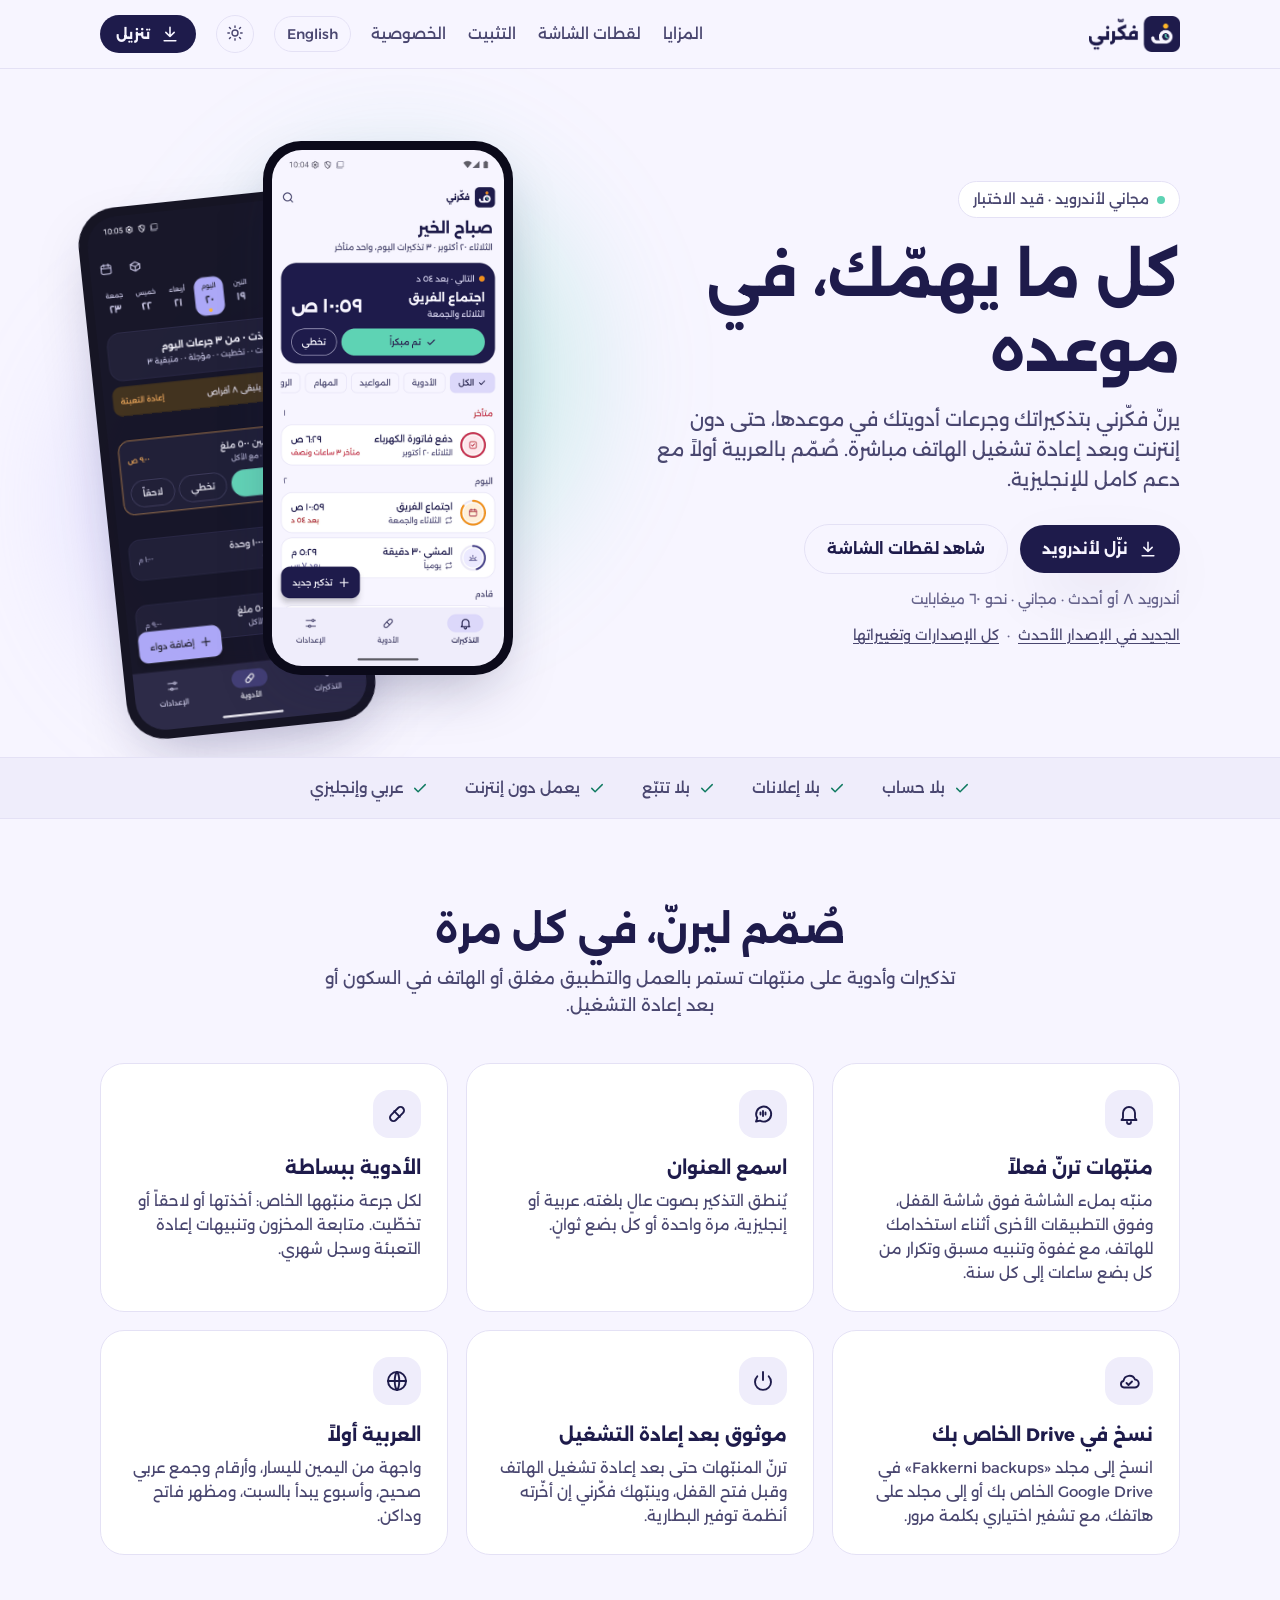
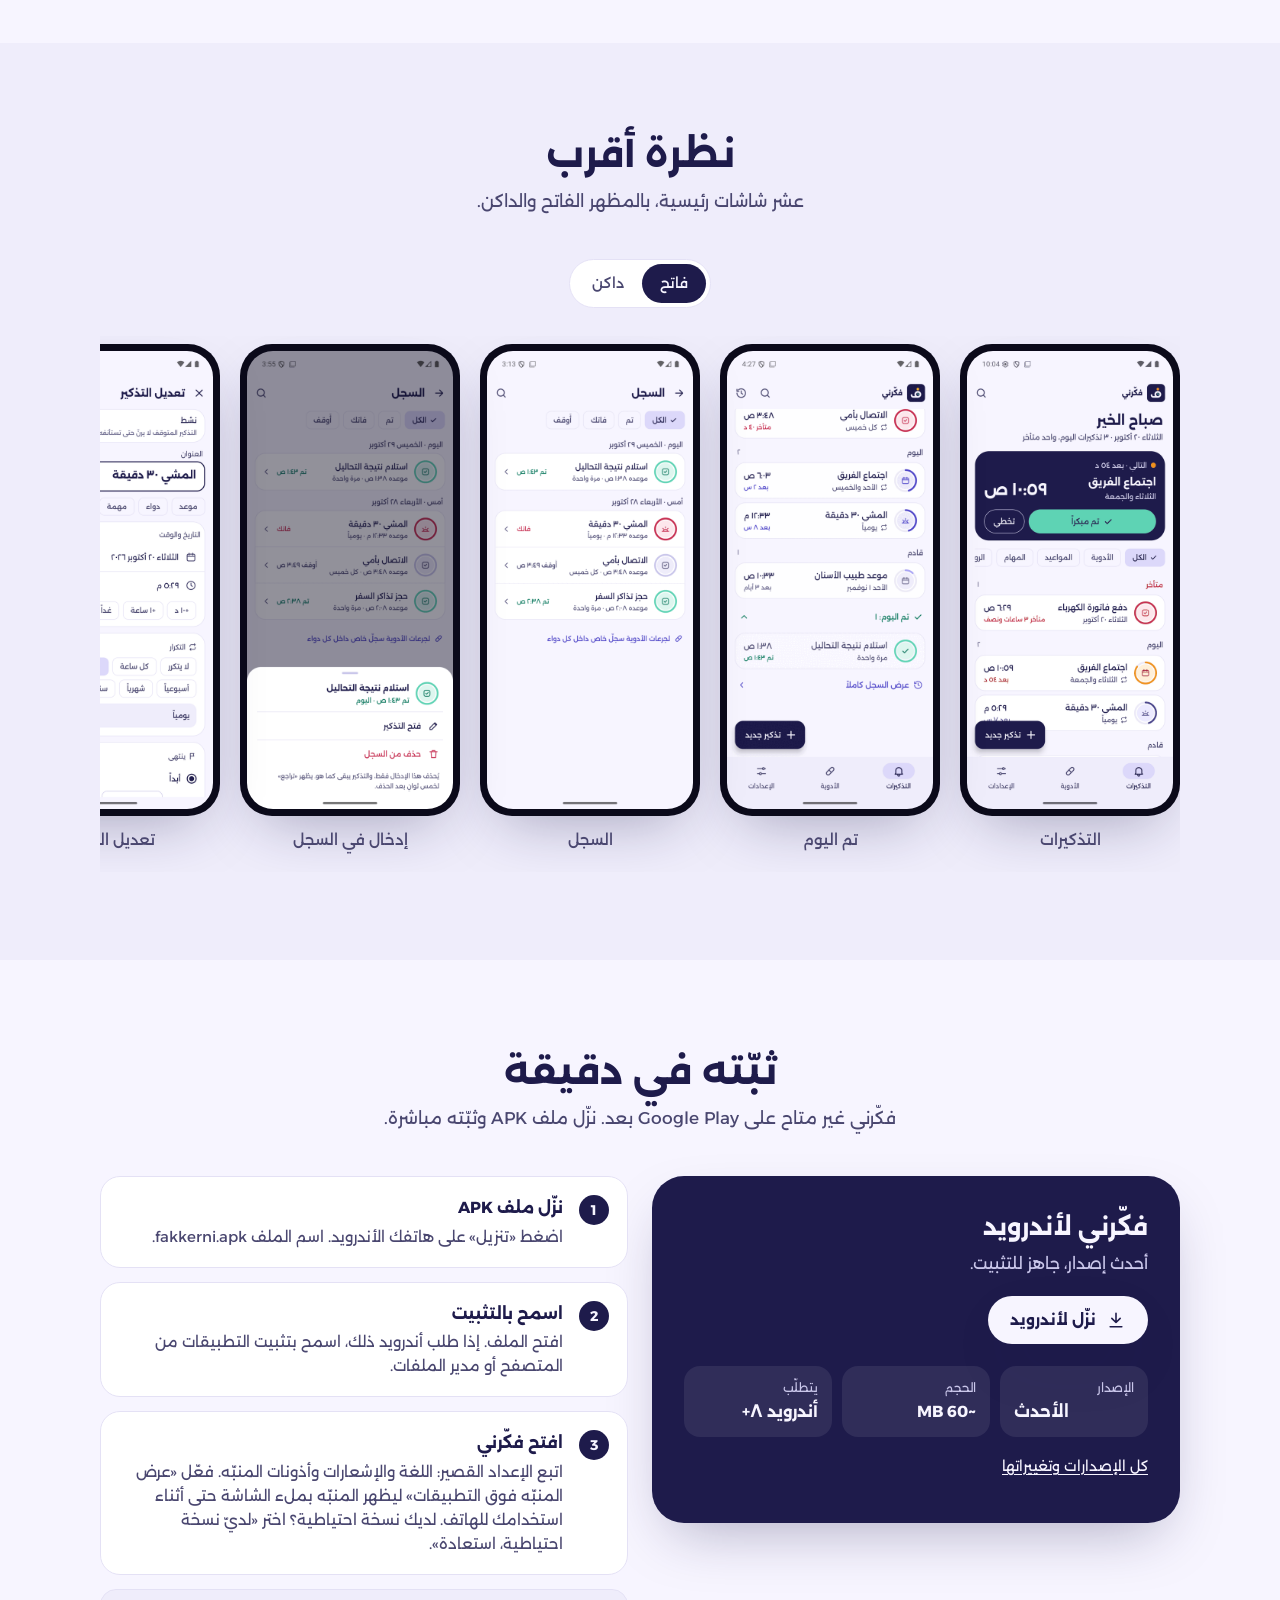
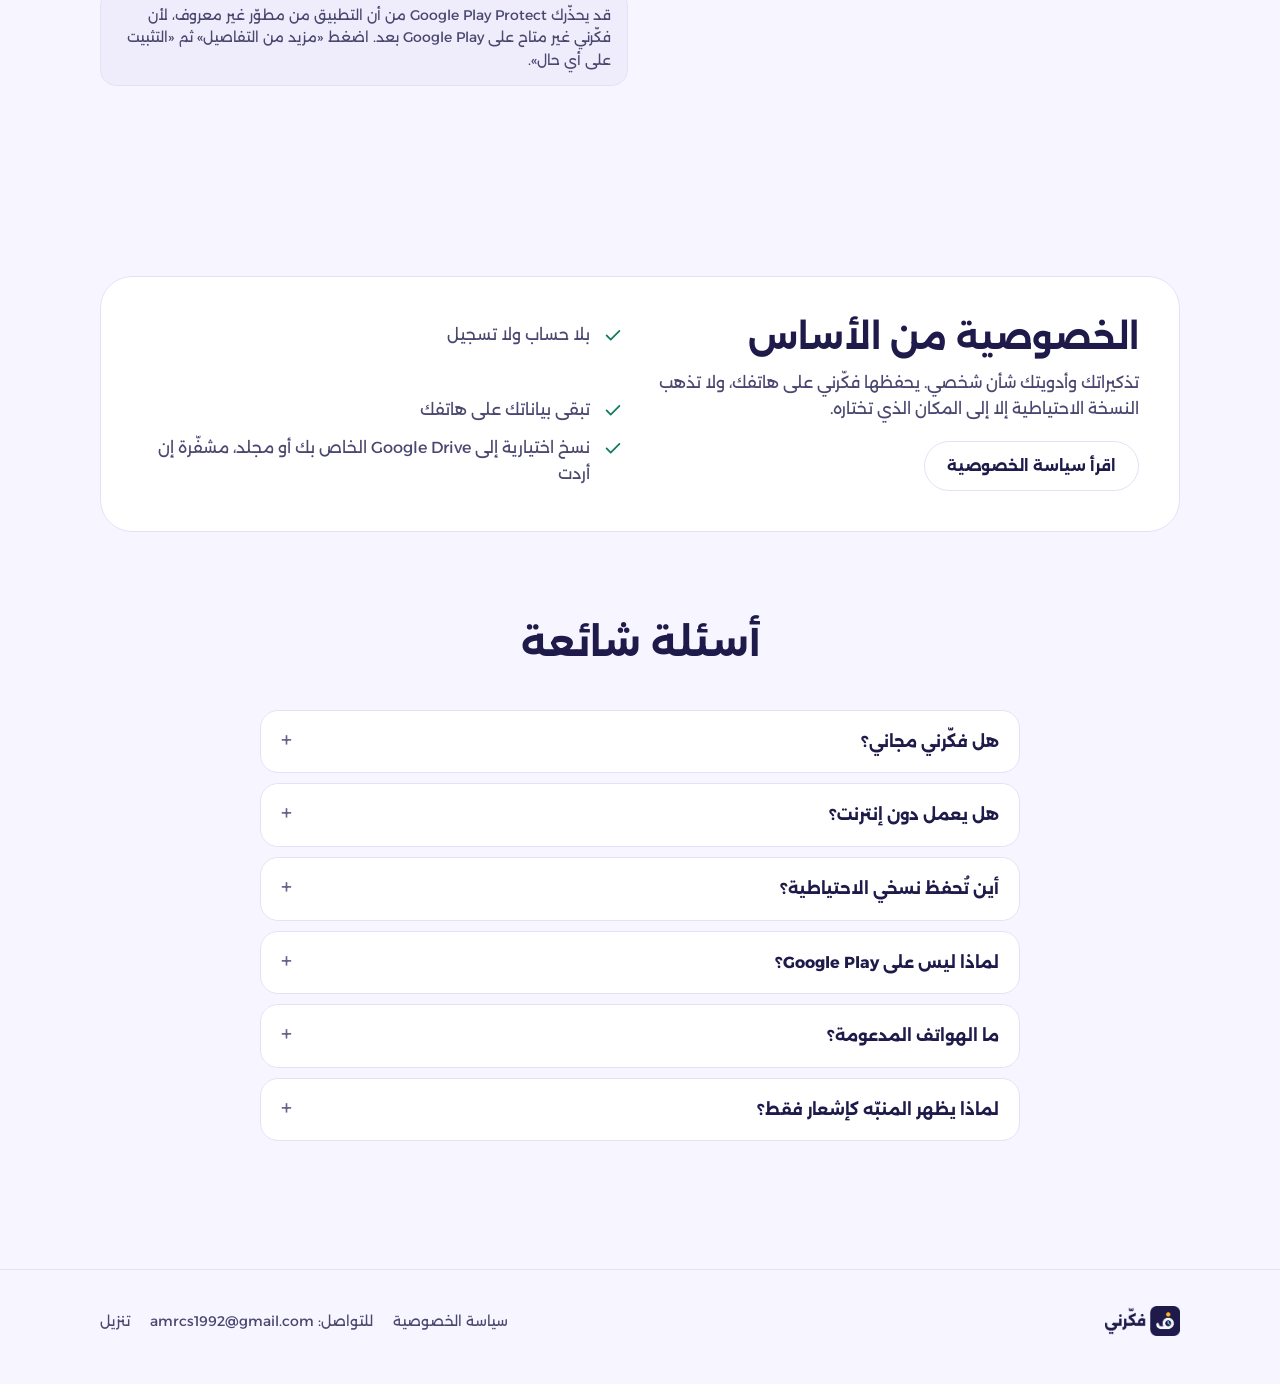
==== ar/index.html @ 9b5776da "feat: gallery adds History entry and Clear history Screenshots from Fakkerni 0.11.0, Arabic and Engl" ====
<!doctype html>
<html lang="ar" dir="rtl">
<head>
  <meta charset="utf-8">
  <meta name="viewport" content="width=device-width, initial-scale=1">
  <meta name="google-site-verification" content="37A9ifyA773BNoFikE5AMEz3uKGSye-tLVznHpkyCa8">
  <title>فكّرني · منبّهات وتذكيرات وأدوية لأندرويد</title>
  <meta name="description" content="فكّرني تطبيق مجاني للمنبّهات والتذكيرات والأدوية بالعربية والإنجليزية لأندرويد. بلا حساب ولا إعلانات ولا تتبّع.">
  <meta property="og:title" content="فكّرني · منبّهات وتذكيرات وأدوية لأندرويد">
  <meta property="og:description" content="فكّرني تطبيق مجاني للمنبّهات والتذكيرات والأدوية بالعربية والإنجليزية لأندرويد. بلا حساب ولا إعلانات ولا تتبّع.">
  <meta property="og:image" content="https://amrcs92.github.io/fakkerni-site/assets/icon.png">
  <link rel="icon" href="../assets/icon.png">
  <link rel="preconnect" href="https://fonts.googleapis.com">
  <link rel="preconnect" href="https://fonts.gstatic.com" crossorigin>
  <link href="https://fonts.googleapis.com/css2?family=Alexandria:wght@400;500;700&display=swap" rel="stylesheet">
  <link rel="stylesheet" href="../style.css">
  <script>try { const t = localStorage.getItem('theme'); if (t === 'light' || t === 'dark') document.documentElement.dataset.theme = t; } catch (e) {}
    // Scroll reveals hide content until it is in view, so only when motion is welcome and the browser can tell.
    if ('IntersectionObserver' in window && !matchMedia('(prefers-reduced-motion: reduce)').matches) document.documentElement.classList.add('motion');</script>
</head>
<body>
  <header class="topbar">
    <div class="container">
      <a class="brand" href="./"><img class="logo-light" src="../assets/logo-ar-light.png" alt="فكّرني · Fakkerni"><img class="logo-dark" src="../assets/logo-ar-dark.png" alt="فكّرني · Fakkerni"></a>
      <nav class="links" aria-label="Sections"><a href="#features">المزايا</a><a href="#screenshots">لقطات الشاشة</a><a href="#install">التثبيت</a><a href="#privacy">الخصوصية</a></nav>
      <a class="lang-switch" href="../" hreflang="en">English</a>
      <button type="button" class="theme-toggle" aria-label="التبديل بين الفاتح والداكن" title="التبديل بين الفاتح والداكن"><span class="sun"><svg viewBox="0 0 24 24" fill="none" stroke="currentColor" stroke-width="1.9" stroke-linecap="round" stroke-linejoin="round" aria-hidden="true"><circle cx="12" cy="12" r="4"/><path d="M12 2.5v2M12 19.5v2M4.6 4.6 6 6M18 18l1.4 1.4M2.5 12h2M19.5 12h2M4.6 19.4 6 18M18 6l1.4-1.4"/></svg></span><span class="moon"><svg viewBox="0 0 24 24" fill="none" stroke="currentColor" stroke-width="1.9" stroke-linecap="round" stroke-linejoin="round" aria-hidden="true"><path d="M20 14.5A8 8 0 1 1 9.5 4a6.5 6.5 0 0 0 10.5 10.5z"/></svg></span></button>
      <a class="btn btn-primary btn-sm" href="https://github.com/amrcs92/fakkerni-site/releases/latest/download/fakkerni.apk"><svg viewBox="0 0 24 24" fill="none" stroke="currentColor" stroke-width="1.9" stroke-linecap="round" stroke-linejoin="round" aria-hidden="true"><path d="M12 4v11M7 10l5 5 5-5M5 20h14"/></svg>تنزيل</a>
    </div>
  </header>

  <main>
    <section class="hero">
      <div class="container">
        <div>
          <span class="eyebrow"><span class="dot"></span>مجاني لأندرويد · قيد الاختبار</span>
          <h1>كل ما يهمّك، في موعده</h1>
          <p class="lead">يرنّ فكّرني بتذكيراتك وجرعات أدويتك في موعدها، حتى دون إنترنت وبعد إعادة تشغيل الهاتف مباشرة. صُمّم بالعربية أولاً مع دعم كامل للإنجليزية.</p>
          <div class="cta">
            <a class="btn btn-primary" href="https://github.com/amrcs92/fakkerni-site/releases/latest/download/fakkerni.apk"><svg viewBox="0 0 24 24" fill="none" stroke="currentColor" stroke-width="1.9" stroke-linecap="round" stroke-linejoin="round" aria-hidden="true"><path d="M12 4v11M7 10l5 5 5-5M5 20h14"/></svg>نزّل لأندرويد</a>
            <a class="btn btn-ghost" href="#screenshots">شاهد لقطات الشاشة</a>
          </div>
          <p class="meta">أندرويد ٨ أو أحدث · مجاني · نحو ٦٠ ميغابايت</p>
          <p class="release-line"><a href="#whats-new">الجديد في الإصدار <span class="rel-v" dir="ltr">الأحدث</span></a><span aria-hidden="true">·</span><a href="https://github.com/amrcs92/fakkerni-site/releases">كل الإصدارات وتغييراتها</a></p>
        </div>
        <div class="phones" aria-hidden="true">
          <div class="phone back"><img src="../assets/shots/ar-dark-medication.png" alt=""></div>
          <div class="phone front"><img src="../assets/shots/ar-light-home.png" alt=""></div>
        </div>
      </div>
    </section>

    <div class="trust"><div class="container"><ul><li><svg viewBox="0 0 24 24" fill="none" stroke="currentColor" stroke-width="1.9" stroke-linecap="round" stroke-linejoin="round" aria-hidden="true"><path d="m5 12.5 4.5 4.5L19 7.5"/></svg>بلا حساب</li><li><svg viewBox="0 0 24 24" fill="none" stroke="currentColor" stroke-width="1.9" stroke-linecap="round" stroke-linejoin="round" aria-hidden="true"><path d="m5 12.5 4.5 4.5L19 7.5"/></svg>بلا إعلانات</li><li><svg viewBox="0 0 24 24" fill="none" stroke="currentColor" stroke-width="1.9" stroke-linecap="round" stroke-linejoin="round" aria-hidden="true"><path d="m5 12.5 4.5 4.5L19 7.5"/></svg>بلا تتبّع</li><li><svg viewBox="0 0 24 24" fill="none" stroke="currentColor" stroke-width="1.9" stroke-linecap="round" stroke-linejoin="round" aria-hidden="true"><path d="m5 12.5 4.5 4.5L19 7.5"/></svg>يعمل دون إنترنت</li><li><svg viewBox="0 0 24 24" fill="none" stroke="currentColor" stroke-width="1.9" stroke-linecap="round" stroke-linejoin="round" aria-hidden="true"><path d="m5 12.5 4.5 4.5L19 7.5"/></svg>عربي وإنجليزي</li></ul></div></div>

    <section class="block" id="features">
      <div class="container">
        <div class="section-head" data-reveal><h2>صُمّم ليرنّ، في كل مرة</h2><p>تذكيرات وأدوية على منبّهات تستمر بالعمل والتطبيق مغلق أو الهاتف في السكون أو بعد إعادة التشغيل.</p></div>
        <div class="features"><div class="feature" data-reveal><div class="icon"><svg viewBox="0 0 24 24" fill="none" stroke="currentColor" stroke-width="1.9" stroke-linecap="round" stroke-linejoin="round" aria-hidden="true"><path d="M6 16V11a6 6 0 0 1 12 0v5l1.5 2h-15z"/><path d="M10 20a2 2 0 0 0 4 0"/></svg></div><h3>منبّهات ترنّ فعلاً</h3><p>منبّه بملء الشاشة فوق شاشة القفل، وفوق التطبيقات الأخرى أثناء استخدامك للهاتف، مع غفوة وتنبيه مسبق وتكرار من كل بضع ساعات إلى كل سنة.</p></div><div class="feature" data-reveal><div class="icon"><svg viewBox="0 0 24 24" fill="none" stroke="currentColor" stroke-width="1.9" stroke-linecap="round" stroke-linejoin="round" aria-hidden="true"><path d="M5 19.5 6.3 16A7.5 7.5 0 1 1 9 18.6z"/><path d="M9.5 10.5v2M12 9v5M14.5 10.5v2"/></svg></div><h3>اسمع العنوان</h3><p>يُنطق التذكير بصوت عالٍ بلغته، عربية أو إنجليزية، مرة واحدة أو كل بضع ثوانٍ.</p></div><div class="feature" data-reveal><div class="icon"><svg viewBox="0 0 24 24" fill="none" stroke="currentColor" stroke-width="1.9" stroke-linecap="round" stroke-linejoin="round" aria-hidden="true"><rect x="3.5" y="8.5" width="17" height="7" rx="3.5" transform="rotate(-45 12 12)"/><path d="m9.2 9.2 5.6 5.6"/></svg></div><h3>الأدوية ببساطة</h3><p>لكل جرعة منبّهها الخاص: أخذتها أو لاحقاً أو تخطّيت. متابعة المخزون وتنبيهات إعادة التعبئة وسجل شهري.</p></div><div class="feature" data-reveal><div class="icon"><svg viewBox="0 0 24 24" fill="none" stroke="currentColor" stroke-width="1.9" stroke-linecap="round" stroke-linejoin="round" aria-hidden="true"><path d="M7 18.5h10.5a4 4 0 0 0 .5-8 6 6 0 0 0-11.5 1.5A3.3 3.3 0 0 0 7 18.5z"/><path d="m9.5 14 2 2 3.5-3.5"/></svg></div><h3>نسخ في Drive الخاص بك</h3><p>انسخ إلى مجلد «Fakkerni backups» في Google Drive الخاص بك أو إلى مجلد على هاتفك، مع تشفير اختياري بكلمة مرور.</p></div><div class="feature" data-reveal><div class="icon"><svg viewBox="0 0 24 24" fill="none" stroke="currentColor" stroke-width="1.9" stroke-linecap="round" stroke-linejoin="round" aria-hidden="true"><path d="M12 3v8"/><path d="M6.3 7.3a8 8 0 1 0 11.4 0"/></svg></div><h3>موثوق بعد إعادة التشغيل</h3><p>ترنّ المنبّهات حتى بعد إعادة تشغيل الهاتف وقبل فتح القفل، وينبّهك فكّرني إن أخّرته أنظمة توفير البطارية.</p></div><div class="feature" data-reveal><div class="icon"><svg viewBox="0 0 24 24" fill="none" stroke="currentColor" stroke-width="1.9" stroke-linecap="round" stroke-linejoin="round" aria-hidden="true"><circle cx="12" cy="12" r="9"/><path d="M3 12h18M12 3c3 3.2 3 14.8 0 18M12 3c-3 3.2-3 14.8 0 18"/></svg></div><h3>العربية أولاً</h3><p>واجهة من اليمين لليسار، وأرقام وجمع عربي صحيح، وأسبوع يبدأ بالسبت، ومظهر فاتح وداكن.</p></div></div>
      </div>
    </section>

    <section class="block" id="screenshots" style="background: var(--bg2)">
      <div class="container">
        <div class="section-head" data-reveal><h2>نظرة أقرب</h2><p>عشر شاشات رئيسية، بالمظهر الفاتح والداكن.</p></div>
        <div class="gallery-bar" data-reveal><div class="seg" role="group">
          <button type="button" data-theme="light" aria-pressed="true">فاتح</button>
          <button type="button" data-theme="dark" aria-pressed="false">داكن</button>
        </div></div>
        <div class="gallery"><figure data-reveal><div class="phone"><img loading="lazy" src="../assets/shots/ar-light-home.png" data-light="../assets/shots/ar-light-home.png" data-dark="../assets/shots/ar-dark-home.png" alt="التذكيرات"></div><figcaption>التذكيرات</figcaption></figure><figure data-reveal><div class="phone"><img loading="lazy" src="../assets/shots/ar-light-done-today.png" data-light="../assets/shots/ar-light-done-today.png" data-dark="../assets/shots/ar-dark-done-today.png" alt="تم اليوم"></div><figcaption>تم اليوم</figcaption></figure><figure data-reveal><div class="phone"><img loading="lazy" src="../assets/shots/ar-light-history.png" data-light="../assets/shots/ar-light-history.png" data-dark="../assets/shots/ar-dark-history.png" alt="السجل"></div><figcaption>السجل</figcaption></figure><figure data-reveal><div class="phone"><img loading="lazy" src="../assets/shots/ar-light-history-sheet.png" data-light="../assets/shots/ar-light-history-sheet.png" data-dark="../assets/shots/ar-dark-history-sheet.png" alt="إدخال في السجل"></div><figcaption>إدخال في السجل</figcaption></figure><figure data-reveal><div class="phone"><img loading="lazy" src="../assets/shots/ar-light-edit.png" data-light="../assets/shots/ar-light-edit.png" data-dark="../assets/shots/ar-dark-edit.png" alt="تعديل التذكير"></div><figcaption>تعديل التذكير</figcaption></figure><figure data-reveal><div class="phone"><img loading="lazy" src="../assets/shots/ar-light-completed.png" data-light="../assets/shots/ar-light-completed.png" data-dark="../assets/shots/ar-dark-completed.png" alt="تذكير مكتمل"></div><figcaption>تذكير مكتمل</figcaption></figure><figure data-reveal><div class="phone"><img loading="lazy" src="../assets/shots/ar-light-medication.png" data-light="../assets/shots/ar-light-medication.png" data-dark="../assets/shots/ar-dark-medication.png" alt="الأدوية"></div><figcaption>الأدوية</figcaption></figure><figure data-reveal><div class="phone"><img loading="lazy" src="../assets/shots/ar-light-settings.png" data-light="../assets/shots/ar-light-settings.png" data-dark="../assets/shots/ar-dark-settings.png" alt="الإعدادات"></div><figcaption>الإعدادات</figcaption></figure><figure data-reveal><div class="phone"><img loading="lazy" src="../assets/shots/ar-light-clear-history.png" data-light="../assets/shots/ar-light-clear-history.png" data-dark="../assets/shots/ar-dark-clear-history.png" alt="مسح السجل"></div><figcaption>مسح السجل</figcaption></figure><figure data-reveal><div class="phone"><img loading="lazy" src="../assets/shots/ar-light-backup.png" data-light="../assets/shots/ar-light-backup.png" data-dark="../assets/shots/ar-dark-backup.png" alt="النسخ الاحتياطي"></div><figcaption>النسخ الاحتياطي</figcaption></figure></div>
      </div>
    </section>

    <section class="block" id="install">
      <div class="container">
        <div class="section-head" data-reveal><h2>ثبّته في دقيقة</h2><p>فكّرني غير متاح على Google Play بعد. نزّل ملف APK وثبّته مباشرة.</p></div>
        <div class="install">
          <div class="download-card" data-reveal>
            <h3>فكّرني لأندرويد</h3>
            <p>أحدث إصدار، جاهز للتثبيت.</p>
            <a class="btn btn-primary" href="https://github.com/amrcs92/fakkerni-site/releases/latest/download/fakkerni.apk"><svg viewBox="0 0 24 24" fill="none" stroke="currentColor" stroke-width="1.9" stroke-linecap="round" stroke-linejoin="round" aria-hidden="true"><path d="M12 4v11M7 10l5 5 5-5M5 20h14"/></svg>نزّل لأندرويد</a>
            <dl class="facts">
              <div><dt>الإصدار</dt><dd id="rel-version" dir="ltr">الأحدث</dd></div>
              <div><dt>الحجم</dt><dd id="rel-size">~60 MB</dd></div>
              <div><dt>يتطلّب</dt><dd>أندرويد ٨+</dd></div>
            </dl>
            <div class="whats-new" id="whats-new" hidden>
              <h4>الجديد في الإصدار <span class="rel-v" dir="ltr"></span></h4>
              <ul id="rel-news"></ul>
            </div>
            <p class="all-versions"><a href="https://github.com/amrcs92/fakkerni-site/releases">كل الإصدارات وتغييراتها</a></p>
            <p class="checksum" id="rel-sha-wrap" hidden>SHA-256: <code id="rel-sha"></code></p>
          </div>
          <div>
            <ol class="steps"><li data-reveal><h4>نزّل ملف APK</h4><p>اضغط «تنزيل» على هاتفك الأندرويد. اسم الملف fakkerni.apk.</p></li><li data-reveal><h4>اسمح بالتثبيت</h4><p>افتح الملف. إذا طلب أندرويد ذلك، اسمح بتثبيت التطبيقات من المتصفح أو مدير الملفات.</p></li><li data-reveal><h4>افتح فكّرني</h4><p>اتبع الإعداد القصير: اللغة والإشعارات وأذونات المنبّه. فعّل «عرض المنبّه فوق التطبيقات» ليظهر المنبّه بملء الشاشة حتى أثناء استخدامك للهاتف. لديك نسخة احتياطية؟ اختر «لديّ نسخة احتياطية، استعادة».</p></li></ol>
            <p class="note" data-reveal>قد يحذّرك Google Play Protect من أن التطبيق من مطوّر غير معروف، لأن فكّرني غير متاح على Google Play بعد. اضغط «مزيد من التفاصيل» ثم «التثبيت على أي حال».</p>
          </div>
        </div>
      </div>
    </section>

    <section class="block" id="privacy">
      <div class="container">
        <div class="privacy-band" data-reveal>
          <div>
            <h2>الخصوصية من الأساس</h2>
            <p>تذكيراتك وأدويتك شأن شخصي. يحفظها فكّرني على هاتفك، ولا تذهب النسخة الاحتياطية إلا إلى المكان الذي تختاره.</p>
            <a class="btn btn-ghost" href="privacy.html">اقرأ سياسة الخصوصية</a>
          </div>
          <ul class="checks"><li data-reveal><svg viewBox="0 0 24 24" fill="none" stroke="currentColor" stroke-width="1.9" stroke-linecap="round" stroke-linejoin="round" aria-hidden="true"><path d="m5 12.5 4.5 4.5L19 7.5"/></svg><span>بلا حساب ولا تسجيل</span></li><li data-reveal><svg viewBox="0 0 24 24" fill="none" stroke="currentColor" stroke-width="1.9" stroke-linecap="round" stroke-linejoin="round" aria-hidden="true"><path d="m5 12.5 4.5 4.5L19 7.5"/></svg><span>بلا خوادم ولا تحليلات ولا إعلانات</span></li><li data-reveal><svg viewBox="0 0 24 24" fill="none" stroke="currentColor" stroke-width="1.9" stroke-linecap="round" stroke-linejoin="round" aria-hidden="true"><path d="m5 12.5 4.5 4.5L19 7.5"/></svg><span>تبقى بياناتك على هاتفك</span></li><li data-reveal><svg viewBox="0 0 24 24" fill="none" stroke="currentColor" stroke-width="1.9" stroke-linecap="round" stroke-linejoin="round" aria-hidden="true"><path d="m5 12.5 4.5 4.5L19 7.5"/></svg><span>نسخ اختيارية إلى Google Drive الخاص بك أو مجلد، مشفّرة إن أردت</span></li></ul>
        </div>
      </div>
    </section>

    <section class="block" style="padding-top: 0">
      <div class="container">
        <div class="section-head" data-reveal><h2>أسئلة شائعة</h2></div>
        <div class="faq"><details data-reveal><summary>هل فكّرني مجاني؟</summary><p>نعم. بلا إعلانات ولا اشتراكات ولا مشتريات داخل التطبيق.</p></details><details data-reveal><summary>هل يعمل دون إنترنت؟</summary><p>نعم. تعمل المنبّهات والتذكيرات والأدوية دون إنترنت بالكامل. يُستخدم الإنترنت فقط عند النسخ إلى Google Drive.</p></details><details data-reveal><summary>أين تُحفظ نسخي الاحتياطية؟</summary><p>حيث تختار: مجلد «Fakkerni backups» في Google Drive الخاص بك، أو مجلد على هاتفك، أو داخل التطبيق. ويمكنك تشفيرها بكلمة مرور.</p></details><details data-reveal><summary>لماذا ليس على Google Play؟</summary><p>فكّرني ما زال قيد الاختبار وسيصل إلى Google Play لاحقاً؛ وحتى ذلك الحين يمكنك تثبيت ملف APK من هذه الصفحة.</p></details><details data-reveal><summary>ما الهواتف المدعومة؟</summary><p>أندرويد ٨ أو أحدث. بعض الشركات تقيّد التطبيقات في الخلفية، ويوضّح إعداد فكّرني كيف تُبقي المنبّهات في موعدها على هاتفك.</p></details><details data-reveal><summary>لماذا يظهر المنبّه كإشعار فقط؟</summary><p>أثناء استخدامك للهاتف، يعرض أندرويد المنبّهات كإشعار ما لم يُسمح للتطبيق بالظهور فوق التطبيقات الأخرى. فعّل في فكّرني: الإعدادات › الأذونات › «عرض المنبّه فوق التطبيقات»، ليظهر المنبّه بملء الشاشة.</p></details></div>
      </div>
    </section>
  </main>
  <footer>
    <div class="container">
      <a href="./"><img class="logo-light" src="../assets/logo-ar-light.png" alt="فكّرني · Fakkerni"><img class="logo-dark" src="../assets/logo-ar-dark.png" alt="فكّرني · Fakkerni"></a>
      <nav>
        <a href="privacy.html">سياسة الخصوصية</a>
        <a href="mailto:amrcs1992@gmail.com">للتواصل: amrcs1992@gmail.com</a>
        <a href="https://github.com/amrcs92/fakkerni-site/releases/latest/download/fakkerni.apk">تنزيل</a>
      </nav>
    </div>
  </footer>
  <script>
    // Light / dark switch: starts from the phone's setting, remembers the visitor's choice.
    const isDark = () =>
      document.documentElement.dataset.theme
        ? document.documentElement.dataset.theme === 'dark'
        : matchMedia('(prefers-color-scheme: dark)').matches;
    document.querySelector('.theme-toggle').addEventListener('click', () => {
      const next = isDark() ? 'light' : 'dark';
      document.documentElement.dataset.theme = next;
      try { localStorage.setItem('theme', next); } catch (e) {}
      document.dispatchEvent(new CustomEvent('themechange', { detail: next }));
    });
  </script>

  <script>
    // Screenshot theme switch; it follows the page theme and can be changed on its own.
    const showShots = (theme) => {
      document.querySelectorAll('.seg button').forEach((x) => x.setAttribute('aria-pressed', String(x.dataset.theme === theme)));
      document.querySelectorAll('.gallery img').forEach((img) => (img.src = img.dataset[theme]));
    };
    document.querySelectorAll('.seg button').forEach((b) => b.addEventListener('click', () => showShots(b.dataset.theme)));
    if (isDark()) showShots('dark');
    document.addEventListener('themechange', (e) => showShots(e.detail));
    // Latest release facts (version, size, checksum) from GitHub; the page works without them.
    fetch('https://api.github.com/repos/amrcs92/fakkerni-site/releases/latest')
      .then((r) => (r.ok ? r.json() : null))
      .then((rel) => {
        if (!rel) return;
        const digits = (s) => true ? s.replace(/\d/g, (d) => '٠١٢٣٤٥٦٧٨٩'[d]) : s;
        // Version numbers stay in Latin digits: the Arabic zero looks like a dot (٠.١٠.٤).
        const ver = rel.tag_name.replace(/^v/, '');
        document.getElementById('rel-version').textContent = ver;
        document.querySelectorAll('.rel-v').forEach((el) => (el.textContent = ver));
        // What's new: release notes (docs/releases/<tag>.md in the app repo) hold English bullets,
        // then a '### بالعربية' summary, then '---' and the checksum.
        const body = (rel.body || '').split(/\n---/)[0];
        const parts = body.split(/^###\s*بالعربية\s*$/m);
        const plain = (x) => x.replace(/\*\*|`/g, '').trim();
        const items = true
          ? (parts[1] || '').split(/\n+|(?<=\.)\s+/).map(plain).filter(Boolean)
          : parts[0].split('\n').filter((l) => /^\s*-\s/.test(l)).map((l) => plain(l.replace(/^\s*-\s/, '')));
        if (items.length) {
          const ul = document.getElementById('rel-news');
          items.slice(0, 4).forEach((x) => {
            const li = document.createElement('li');
            li.textContent = x;
            ul.appendChild(li);
          });
          document.getElementById('whats-new').hidden = false;
        }
        const apk = (rel.assets || []).find((a) => a.name === 'fakkerni.apk');
        if (apk) document.getElementById('rel-size').textContent = digits(String(Math.round(apk.size / 1048576))) + ' MB';
        const m = /SHA-256[^:]*:\s*`?([a-f0-9]{64})/i.exec(rel.body || '');
        if (m) {
          document.getElementById('rel-sha').textContent = m[1];
          document.getElementById('rel-sha-wrap').hidden = false;
        }
      })
      .catch(() => {});
  </script>
  <script>
    // Scroll reveal: each item fades up once when it enters the view; items arriving together are staggered.
    if (document.documentElement.classList.contains('motion')) {
      const io = new IntersectionObserver((entries) => {
        let n = 0;
        entries.forEach((e) => {
          if (!e.isIntersecting) return;
          e.target.style.setProperty('--i', Math.min(n++, 5));
          e.target.classList.add('is-in');
          io.unobserve(e.target);
        });
      }, { rootMargin: '0px 0px -8% 0px', threshold: 0.12 });
      document.querySelectorAll('[data-reveal]').forEach((el) => io.observe(el));
    }
  </script>
</body>
</html>
---- style.css ----
/* Fakkerni website. Brand tokens from the app (indigo, paper, mint, marigold). */
:root {
  --bg: #f7f5ff;
  --bg2: #efedfb;
  --surface: #ffffff;
  --ink: #1e1b4b;
  --ink2: #4a4770;
  --ink3: #67648c;
  --line: #e4e1f5;
  --primary: #1e1b4b;
  --on-primary: #f7f5ff;
  --mint: #5ed3b4;
  --mint-ink: #0f7a60;
  --marigold: #ffb627;
  --hero: #1e1b4b;
  --hero-ink: #f7f5ff;
  --hero-ink2: #c9c6ea;
  --shadow: 0 24px 60px -20px rgba(30, 27, 75, 0.35);
  --radius: 24px;
  --glow-a: rgba(94, 211, 180, 0.5);
  --glow-b: rgba(185, 180, 255, 0.65);
  --card-shadow: 0 22px 44px -26px rgba(30, 27, 75, 0.4);
  --line-hover: color-mix(in srgb, var(--mint) 55%, var(--line));
  /* Motion: one ease for things arriving, one for slow loops. Distances drop to 0 under reduce motion. */
  --ease-out: cubic-bezier(0.22, 1, 0.36, 1);
  --ease-loop: cubic-bezier(0.37, 0, 0.63, 1);
  --t-press: 120ms;
  --t-hover: 220ms;
  --t-reveal: 700ms;
  --t-enter: 800ms;
  --lift-sm: -2px;
  --lift: -4px;
  --lift-lg: -6px;
  --nudge: 4px;
  --pop: 1.08;
  --press: 0.98;
  color-scheme: light dark;
}
@media (prefers-color-scheme: dark) {
  :root:not([data-theme='light']) {
    --bg: #0d0c1f;
    --bg2: #13122a;
    --surface: #18172f;
    --ink: #f7f5ff;
    --ink2: #c9c6ea;
    --ink3: #9a97c2;
    --line: #2e2a5e;
    --primary: #b9b4ff;
    --on-primary: #0d0c1f;
    --mint-ink: #5ed3b4;
    --hero: #18172f;
    --shadow: 0 24px 60px -24px rgba(0, 0, 0, 0.8);
    --glow-a: rgba(94, 211, 180, 0.3);
    --glow-b: rgba(124, 112, 255, 0.45);
    --card-shadow: 0 22px 44px -22px rgba(0, 0, 0, 0.75);
  }
}
:root[data-theme='dark'] {
  --bg: #0d0c1f;
  --bg2: #13122a;
  --surface: #18172f;
  --ink: #f7f5ff;
  --ink2: #c9c6ea;
  --ink3: #9a97c2;
  --line: #2e2a5e;
  --primary: #b9b4ff;
  --on-primary: #0d0c1f;
  --mint-ink: #5ed3b4;
  --hero: #18172f;
  --shadow: 0 24px 60px -24px rgba(0, 0, 0, 0.8);
  --glow-a: rgba(94, 211, 180, 0.3);
  --glow-b: rgba(124, 112, 255, 0.45);
  --card-shadow: 0 22px 44px -22px rgba(0, 0, 0, 0.75);
}
:root[data-theme='light'] { color-scheme: light; }
:root[data-theme='dark'] { color-scheme: dark; }

* { box-sizing: border-box; }
html { -webkit-text-size-adjust: 100%; scroll-behavior: smooth; }
body {
  margin: 0;
  background: var(--bg);
  color: var(--ink);
  font-family: 'Alexandria', 'Segoe UI', system-ui, sans-serif;
  line-height: 1.6;
}
img { max-width: 100%; display: block; }
a { color: inherit; }
.container { max-width: 1120px; margin: 0 auto; padding: 0 20px; }

/* ── Top bar ─────────────────────────────────────────── */
.topbar {
  position: sticky; top: 0; z-index: 10;
  background: color-mix(in srgb, var(--bg) 85%, transparent);
  backdrop-filter: blur(12px);
  border-bottom: 1px solid var(--line);
}
.topbar .container { display: flex; align-items: center; gap: 20px; height: 68px; }
.brand { display: flex; align-items: center; text-decoration: none; }
.brand img { height: 36px; width: auto; }
.logo-dark { display: none !important; }
@media (prefers-color-scheme: dark) {
  :root:not([data-theme='light']) .logo-light { display: none !important; }
  :root:not([data-theme='light']) .logo-dark { display: block !important; }
}
:root[data-theme='dark'] .logo-light { display: none !important; }
:root[data-theme='dark'] .logo-dark { display: block !important; }

/* Light / dark switch */
.theme-toggle {
  display: grid; place-items: center; width: 38px; height: 38px; flex: 0 0 38px; padding: 0;
  border: 1px solid var(--line); border-radius: 999px; background: transparent; color: var(--ink2); cursor: pointer;
}
.theme-toggle:hover { color: var(--ink); }
.theme-toggle svg { width: 18px; height: 18px; }
.theme-toggle .moon { display: none; }
@media (prefers-color-scheme: dark) {
  :root:not([data-theme='light']) .theme-toggle .sun { display: none; }
  :root:not([data-theme='light']) .theme-toggle .moon { display: block; }
}
:root[data-theme='dark'] .theme-toggle .sun { display: none; }
:root[data-theme='dark'] .theme-toggle .moon { display: block; }
.links { display: flex; gap: 22px; margin-inline-start: auto; }
.links a { text-decoration: none; color: var(--ink2); font-weight: 500; font-size: 15px; }
.links a:hover { color: var(--ink); }
.lang-switch {
  text-decoration: none; font-weight: 500; font-size: 14px; color: var(--ink2);
  border: 1px solid var(--line); border-radius: 999px; padding: 6px 12px;
}
.btn {
  display: inline-flex; align-items: center; gap: 10px; text-decoration: none;
  font-weight: 700; border-radius: 999px; padding: 12px 22px; font-size: 15px;
}
.btn-primary { background: var(--primary); color: var(--on-primary); box-shadow: var(--shadow); }
.btn-ghost { border: 1px solid var(--line); color: var(--ink); }
.btn-sm { padding: 8px 16px; font-size: 14px; box-shadow: none; }
.btn svg { width: 20px; height: 20px; }

/* ── Hero ────────────────────────────────────────────── */
.hero { padding: 72px 0 56px; overflow: hidden; }
.hero .container { display: grid; grid-template-columns: 1.05fr 1fr; gap: 48px; align-items: center; }
.eyebrow {
  display: inline-flex; align-items: center; gap: 8px; font-size: 14px; font-weight: 500;
  color: var(--ink2); background: var(--surface); border: 1px solid var(--line);
  border-radius: 999px; padding: 6px 14px;
}
.eyebrow .dot { width: 8px; height: 8px; border-radius: 50%; background: var(--mint); }
h1 { font-size: clamp(36px, 5.4vw, 58px); line-height: 1.1; margin: 20px 0 16px; letter-spacing: -0.01em; }
[dir='rtl'] h1 { line-height: 1.3; letter-spacing: 0; }
.lead { font-size: clamp(17px, 2vw, 19px); color: var(--ink2); max-width: 560px; margin: 0 0 28px; }
.cta { display: flex; flex-wrap: wrap; gap: 12px; align-items: center; }
.meta { margin-top: 14px; font-size: 14px; color: var(--ink3); }
.phones { position: relative; height: 560px; }
.phone {
  position: absolute; width: 250px; border-radius: 38px; padding: 9px;
  background: #0b0a1a; box-shadow: var(--shadow);
}
.phone img { border-radius: 30px; }
.phone.front { inset-inline-start: 18%; top: 0; z-index: 2; }
.phone.back { inset-inline-start: 50%; top: 56px; transform: rotate(6deg); opacity: 0.96; }
[dir='rtl'] .phone.back { transform: rotate(-6deg); }

/* ── Trust strip ─────────────────────────────────────── */
.trust { border-block: 1px solid var(--line); background: var(--bg2); }
.trust ul {
  list-style: none; margin: 0; padding: 18px 0; display: flex; flex-wrap: wrap;
  justify-content: center; gap: 12px 36px;
}
.trust li { display: flex; align-items: center; gap: 8px; color: var(--ink2); font-weight: 500; font-size: 15px; }
.trust svg { width: 18px; height: 18px; color: var(--mint-ink); }

/* ── Sections ────────────────────────────────────────── */
section.block { padding: 88px 0; }
.section-head { max-width: 640px; margin: 0 auto 44px; text-align: center; }
.section-head h2 { font-size: clamp(28px, 3.6vw, 38px); line-height: 1.2; margin: 0 0 12px; }
.section-head p { color: var(--ink2); margin: 0; font-size: 17px; }
.features { display: grid; grid-template-columns: repeat(3, 1fr); gap: 18px; }
.feature {
  background: var(--surface); border: 1px solid var(--line); border-radius: var(--radius); padding: 26px;
}
.feature .icon {
  width: 48px; height: 48px; border-radius: 16px; display: grid; place-items: center;
  background: var(--bg2); color: var(--ink); margin-bottom: 16px;
}
.feature .icon svg { width: 24px; height: 24px; }
.feature h3 { margin: 0 0 6px; font-size: 18px; }
.feature p { margin: 0; color: var(--ink2); font-size: 15px; }

/* ── Gallery ─────────────────────────────────────────── */
.gallery-bar { display: flex; justify-content: center; margin-bottom: 28px; }
.seg { display: inline-flex; border: 1px solid var(--line); border-radius: 999px; padding: 4px; background: var(--surface); }
.seg button {
  font: inherit; font-size: 14px; font-weight: 500; border: 0; background: transparent; color: var(--ink2);
  padding: 8px 18px; border-radius: 999px; cursor: pointer;
}
.seg button[aria-pressed='true'] { background: var(--primary); color: var(--on-primary); }
.gallery { display: flex; gap: 20px; overflow-x: auto; padding: 8px 4px 20px; scroll-snap-type: x mandatory; }
.gallery figure { margin: 0; flex: 0 0 220px; scroll-snap-align: start; text-align: center; }
.gallery .phone { position: static; width: 220px; padding: 7px; border-radius: 32px; }
.gallery .phone img { border-radius: 26px; }
.gallery figcaption { margin-top: 12px; font-weight: 500; color: var(--ink2); font-size: 15px; }

/* ── Install ─────────────────────────────────────────── */
.install { display: grid; grid-template-columns: 1fr 1fr; gap: 24px; align-items: start; }
.download-card {
  background: var(--hero); color: var(--hero-ink); border-radius: 32px; padding: 32px; box-shadow: var(--shadow);
}
.download-card h3 { margin: 0 0 4px; font-size: 24px; }
.download-card p { color: var(--hero-ink2); margin: 0 0 20px; }
.download-card .btn-primary { background: var(--hero-ink); color: var(--hero); }
.facts { display: grid; grid-template-columns: repeat(3, 1fr); gap: 10px; margin: 22px 0 18px; }
.facts div { background: rgba(247, 245, 255, 0.08); border-radius: 16px; padding: 12px 14px; }
.facts dt { font-size: 12px; color: var(--hero-ink2); }
.facts dd { margin: 2px 0 0; font-weight: 700; }
.checksum { font-size: 12px; color: var(--hero-ink2); word-break: break-all; }
.checksum code { font-family: ui-monospace, Menlo, Consolas, monospace; }
.steps { list-style: none; margin: 0; padding: 0; display: grid; gap: 14px; counter-reset: step; }
.steps li {
  counter-increment: step; background: var(--surface); border: 1px solid var(--line); border-radius: 20px;
  padding: 18px 20px 18px 64px; position: relative;
}
[dir='rtl'] .steps li { padding: 18px 64px 18px 20px; }
.steps li::before {
  content: counter(step); position: absolute; inset-inline-start: 18px; top: 18px; width: 30px; height: 30px;
  border-radius: 50%; display: grid; place-items: center; background: var(--primary); color: var(--on-primary);
  font-weight: 700; font-size: 14px;
}
.steps h4 { margin: 0 0 4px; font-size: 16px; }
.steps p { margin: 0; color: var(--ink2); font-size: 15px; }
.note {
  margin-top: 14px; padding: 14px 16px; border-radius: 16px; background: var(--bg2);
  color: var(--ink2); font-size: 14px; border: 1px solid var(--line);
}

/* ── Privacy band ────────────────────────────────────── */
.privacy-band {
  background: var(--surface); border: 1px solid var(--line); border-radius: 32px; padding: 40px;
  display: grid; grid-template-columns: 1fr 1fr; gap: 32px; align-items: center;
}
.privacy-band h2 { font-size: clamp(26px, 3.2vw, 34px); margin: 0 0 12px; line-height: 1.2; }
.privacy-band p { color: var(--ink2); margin: 0 0 20px; }
.checks { list-style: none; margin: 0; padding: 0; display: grid; gap: 12px; }
.checks li { display: flex; gap: 12px; align-items: flex-start; color: var(--ink2); }
.checks svg { flex: 0 0 22px; width: 22px; height: 22px; color: var(--mint-ink); margin-top: 2px; }

/* ── FAQ ─────────────────────────────────────────────── */
.faq { max-width: 760px; margin: 0 auto; display: grid; gap: 10px; }
.faq details { background: var(--surface); border: 1px solid var(--line); border-radius: 18px; padding: 4px 20px; }
.faq summary { cursor: pointer; font-weight: 700; padding: 14px 0; list-style: none; display: flex; justify-content: space-between; gap: 12px; }
.faq summary::-webkit-details-marker { display: none; }
.faq summary::after { content: '+'; color: var(--ink3); font-weight: 400; font-size: 22px; line-height: 1; }
.faq details[open] summary::after { content: '–'; }
.faq p { margin: 0 0 16px; color: var(--ink2); }

/* ── Footer ──────────────────────────────────────────── */
footer { border-top: 1px solid var(--line); padding: 36px 0 48px; margin-top: 40px; }
footer .container { display: flex; flex-wrap: wrap; gap: 16px 32px; align-items: center; justify-content: space-between; }
footer img { height: 30px; width: auto; }
footer nav { display: flex; flex-wrap: wrap; gap: 20px; }
footer a { color: var(--ink2); text-decoration: none; font-size: 14px; }
footer a:hover { color: var(--ink); }
footer small { color: var(--ink3); width: 100%; }

/* ── Policy page ─────────────────────────────────────── */
.policy { max-width: 780px; margin: 0 auto; padding: 56px 20px 24px; }
.policy h1 { font-size: clamp(32px, 4.6vw, 44px); margin-top: 0; }
.policy h2 { font-size: 22px; margin: 36px 0 8px; padding-top: 20px; border-top: 1px solid var(--line); }
.policy p, .policy li { color: var(--ink2); }
.policy a { color: var(--primary); }
.policy code { font-size: 0.92em; }

/* ── Responsive ──────────────────────────────────────── */
@media (max-width: 900px) {
  .hero .container, .install, .privacy-band { grid-template-columns: 1fr; }
  .phones { height: 480px; max-width: 420px; margin: 0 auto; width: 100%; }
  .phone { width: 210px; }
  .features { grid-template-columns: 1fr 1fr; }
  .links { display: none; }
  .topbar .lang-switch { margin-inline-start: auto; }
  .topbar .container { gap: 12px; }
}
@media (max-width: 560px) {
  .features { grid-template-columns: 1fr; }
  .facts { grid-template-columns: 1fr 1fr; }
  section.block { padding: 64px 0; }
  .hero { padding-top: 48px; }
  .privacy-band { padding: 28px 22px; }
  .topbar .btn-sm { display: none; }
}

/* Release line under the hero button, and What's new in the download card */
.release-line { margin-top: 6px; font-size: 14px; display: flex; flex-wrap: wrap; gap: 8px; color: var(--ink3); }
.release-line a { color: var(--ink2); text-decoration: underline; text-underline-offset: 3px; }
.whats-new { background: rgba(247, 245, 255, 0.08); border-radius: 16px; padding: 14px 16px; margin: 0 0 14px; }
.whats-new h4 { margin: 0 0 8px; font-size: 15px; }
.whats-new ul { margin: 0; padding-inline-start: 20px; color: var(--hero-ink2); font-size: 14px; line-height: 1.6; }
.whats-new li + li { margin-top: 4px; }
.download-card .all-versions { margin: 0 0 14px; font-size: 14px; }
.download-card .all-versions a { color: var(--hero-ink); text-decoration: underline; text-underline-offset: 3px; }

/* ── Motion ──────────────────────────────────────────── */
/* Hover and press states run on every device; anything that travels or loops sits behind
   prefers-reduced-motion. Entrances and reveals move on `translate`, hover on `transform`,
   so the two never fight (and the back phone keeps its tilt). */
@media (prefers-reduced-motion: reduce) {
  html { scroll-behavior: auto; }
  :root { --lift-sm: 0px; --lift: 0px; --lift-lg: 0px; --nudge: 0px; --pop: 1; --press: 1; }
}

/* Soft glow behind the phones (drawn for the light and dark themes, mirrored for RTL) */
.phones { isolation: isolate; }
.phones::before {
  content: ''; position: absolute; z-index: -1; inset-block: -6% -8%; inset-inline: -8% -14%;
  background:
    radial-gradient(closest-side at 40% 42%, var(--glow-a), transparent),
    radial-gradient(closest-side at 66% 62%, var(--glow-b), transparent);
  filter: blur(48px); pointer-events: none;
}
[dir='rtl'] .phones::before { transform: scaleX(-1); }
.eyebrow .dot { position: relative; }
.eyebrow .dot::after { content: ''; position: absolute; inset: 0; border-radius: 50%; background: var(--mint); opacity: 0; }

/* Hover, focus and press */
.btn, .feature, .steps li, .gallery .phone {
  transition:
    transform var(--t-hover) var(--ease-out), box-shadow var(--t-hover) var(--ease-out),
    border-color var(--t-hover) var(--ease-out), background-color var(--t-hover) var(--ease-out),
    scale var(--t-press) var(--ease-out);
}
.btn svg, .feature .icon, .checks svg { transition: translate var(--t-hover) var(--ease-out), scale var(--t-hover) var(--ease-out), background-color var(--t-hover) var(--ease-out), color var(--t-hover) var(--ease-out); }
.steps li::before, .seg button, .faq details, .checks li, .lang-switch, .theme-toggle, .links a, footer a {
  transition: background-color var(--t-hover) var(--ease-out), color var(--t-hover) var(--ease-out), border-color var(--t-hover) var(--ease-out);
}
:where(a, button, summary):focus-visible { outline: 2px solid var(--mint); outline-offset: 3px; }

@media (hover: hover) and (pointer: fine) {
  .btn:hover { transform: translateY(var(--lift-sm)); }
  .btn-primary:hover { box-shadow: 0 28px 60px -18px rgba(30, 27, 75, 0.45); }
  .btn:hover svg { translate: 0 2px; }
  .btn-ghost:hover { border-color: var(--line-hover); background-color: var(--surface); }
  .lang-switch:hover, .theme-toggle:hover { border-color: var(--line-hover); color: var(--ink); }

  .feature:hover { transform: translateY(var(--lift)); box-shadow: var(--card-shadow); border-color: var(--line-hover); }
  .feature:hover .icon { background-color: color-mix(in srgb, var(--mint) 24%, var(--bg2)); color: var(--mint-ink); scale: var(--pop); }

  .gallery figure:hover .phone { transform: translateY(var(--lift-lg)); }
  .seg button:not([aria-pressed='true']):hover { color: var(--ink); }

  .steps li:hover { transform: translateX(var(--nudge)); border-color: var(--line-hover); }
  [dir='rtl'] .steps li:hover { transform: translateX(calc(var(--nudge) * -1)); }
  .steps li:hover::before { background-color: var(--mint); color: #1e1b4b; }

  .checks li:hover { color: var(--ink); }
  .checks li:hover svg { scale: var(--pop); }
  .faq details:hover { border-color: var(--line-hover); }
}
/* Phones and tablets: no hover, so a short press instead */
@media (hover: none) {
  .btn:active, .feature:active, .steps li:active, .gallery .phone:active { scale: var(--press); }
}

@media screen and (prefers-reduced-motion: no-preference) {
  /* Hero entrance: text rises in 80ms apart, then the phones; the glow breathes and the phones float */
  .hero .eyebrow, .hero h1, .hero .lead, .hero .cta, .hero .meta, .hero .release-line, .trust ul {
    animation: rise var(--t-enter) var(--ease-out) var(--d, 0ms) both;
  }
  .hero .eyebrow { --d: 100ms; }
  .hero h1 { --d: 180ms; }
  .hero .lead { --d: 260ms; }
  .hero .cta { --d: 340ms; }
  .hero .meta { --d: 420ms; }
  .hero .release-line { --d: 460ms; }
  .trust ul { --d: 560ms; }
  .eyebrow .dot::after { animation: ping 2.4s var(--ease-out) 1.2s infinite; }
  .phones::before { animation: glow-in 1400ms var(--ease-out) 200ms both, breathe 8s var(--ease-loop) 1600ms infinite alternate; }
  .phone.front {
    --rise: 28px; --float: -10px;
    animation: rise-phone 1000ms var(--ease-out) 300ms both, float 6s var(--ease-loop) 1300ms infinite alternate;
  }
  .phone.back {
    --rise: 40px; --float: -7px;
    animation: rise-phone 1000ms var(--ease-out) 450ms both, float 7.5s var(--ease-loop) 1450ms infinite alternate;
  }

  /* Scroll reveal: items fade up once; items arriving together are staggered 70ms apart (see the page script) */
  .motion [data-reveal]:not(.is-in) { opacity: 0; }
  .motion [data-reveal].is-in { animation: reveal var(--t-reveal) var(--ease-out) calc(var(--i, 0) * 70ms) both; }

  .faq details[open] p { animation: faq-open 320ms var(--ease-out); }
}
@keyframes rise { from { opacity: 0; translate: 0 14px; } }
@keyframes rise-phone { from { opacity: 0; translate: 0 var(--rise); } }
@keyframes float { from { translate: 0 0; } to { translate: 0 var(--float); } }
@keyframes glow-in { from { opacity: 0; scale: 0.9; } }
@keyframes breathe { from { opacity: 1; scale: 1; } to { opacity: 0.7; scale: 1.05; } }
@keyframes ping { 0% { opacity: 0.6; scale: 1; } 80%, 100% { opacity: 0; scale: 3; } }
@keyframes reveal { from { opacity: 0; translate: 0 18px; } }
@keyframes faq-open { from { opacity: 0; translate: 0 -4px; } }
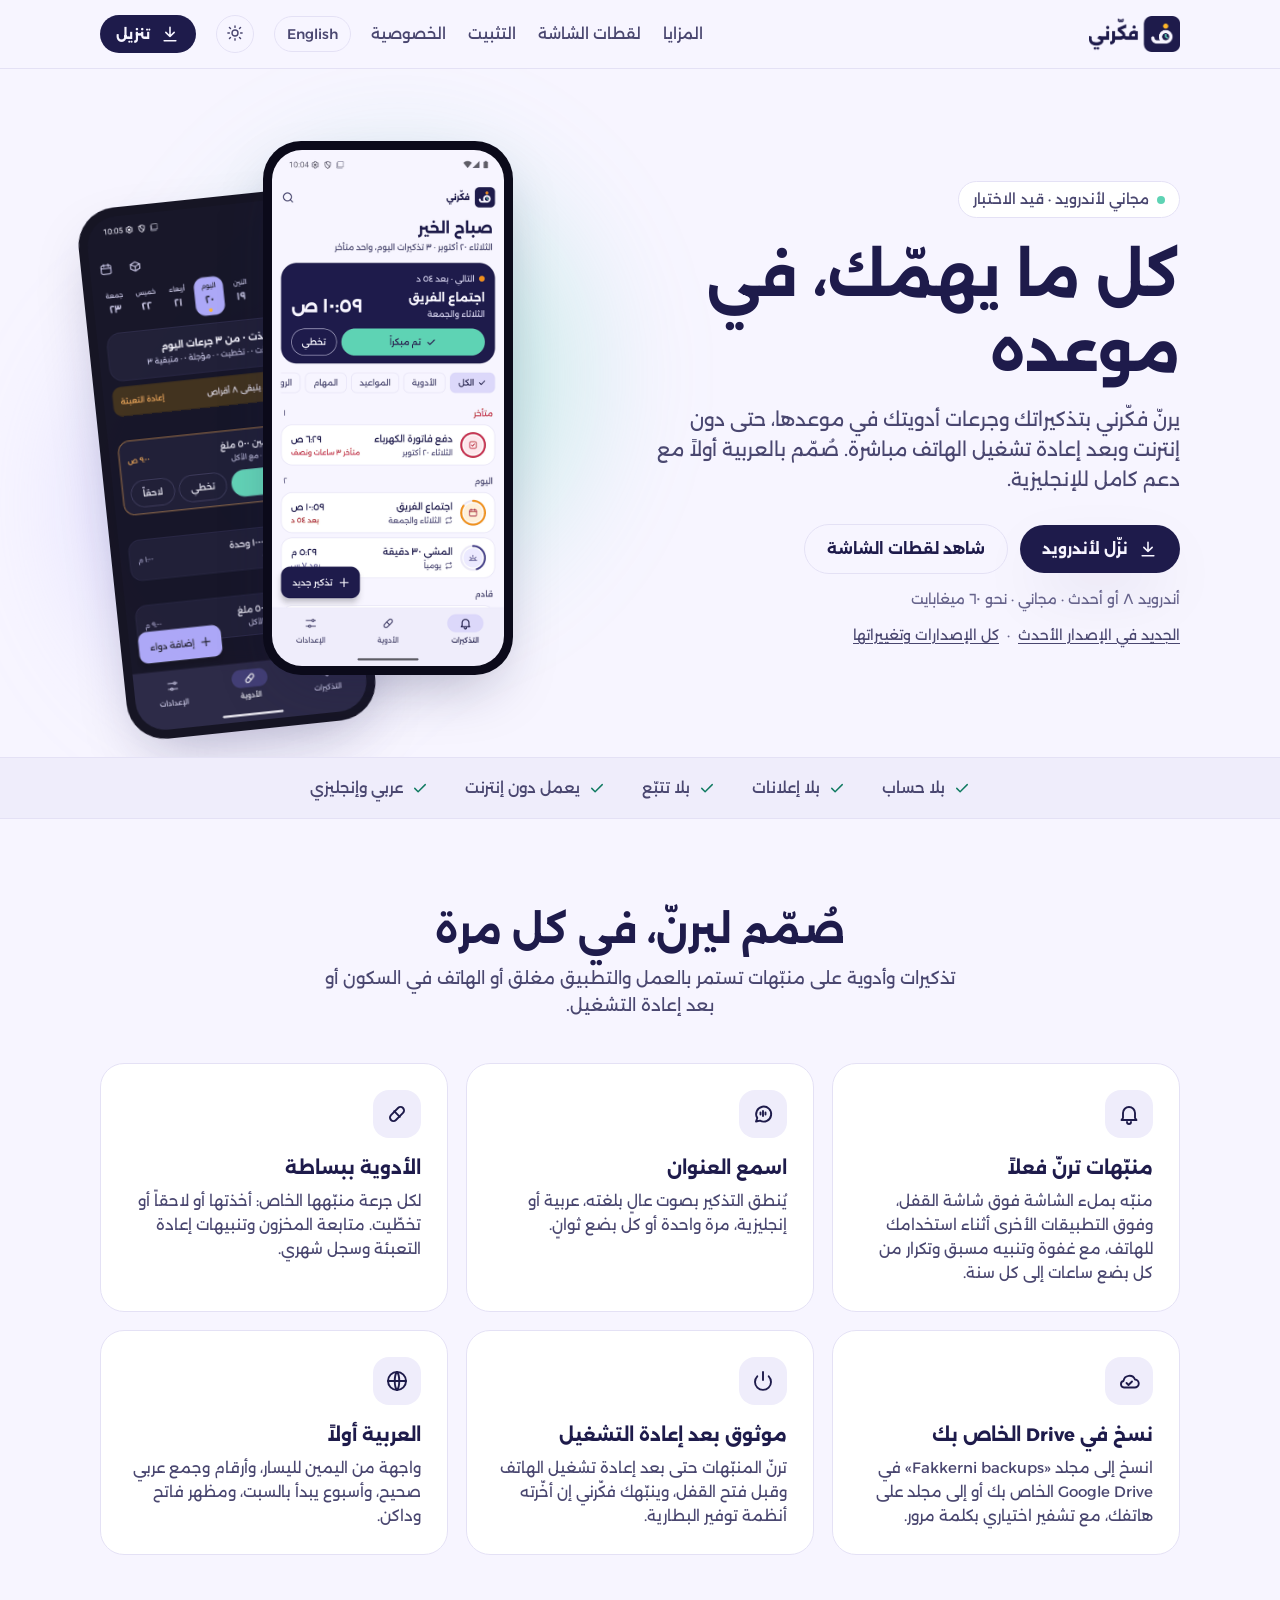
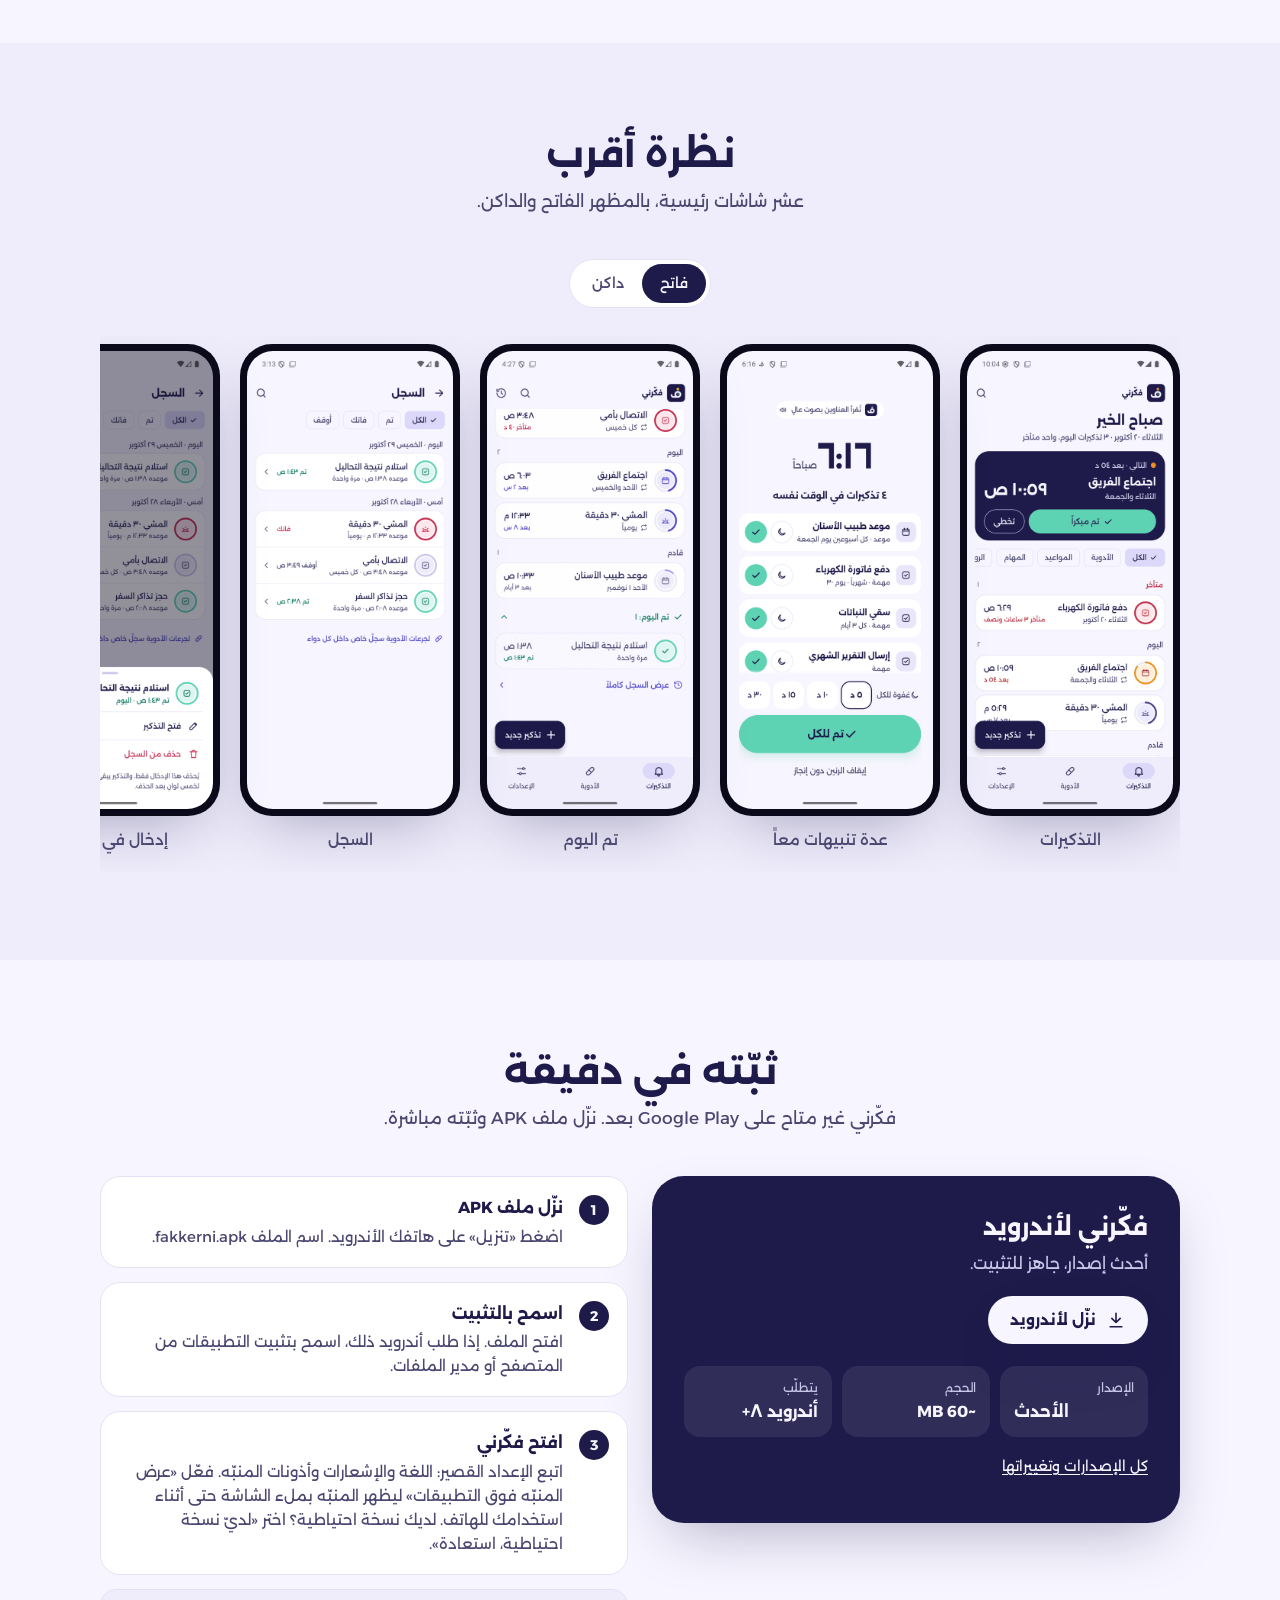
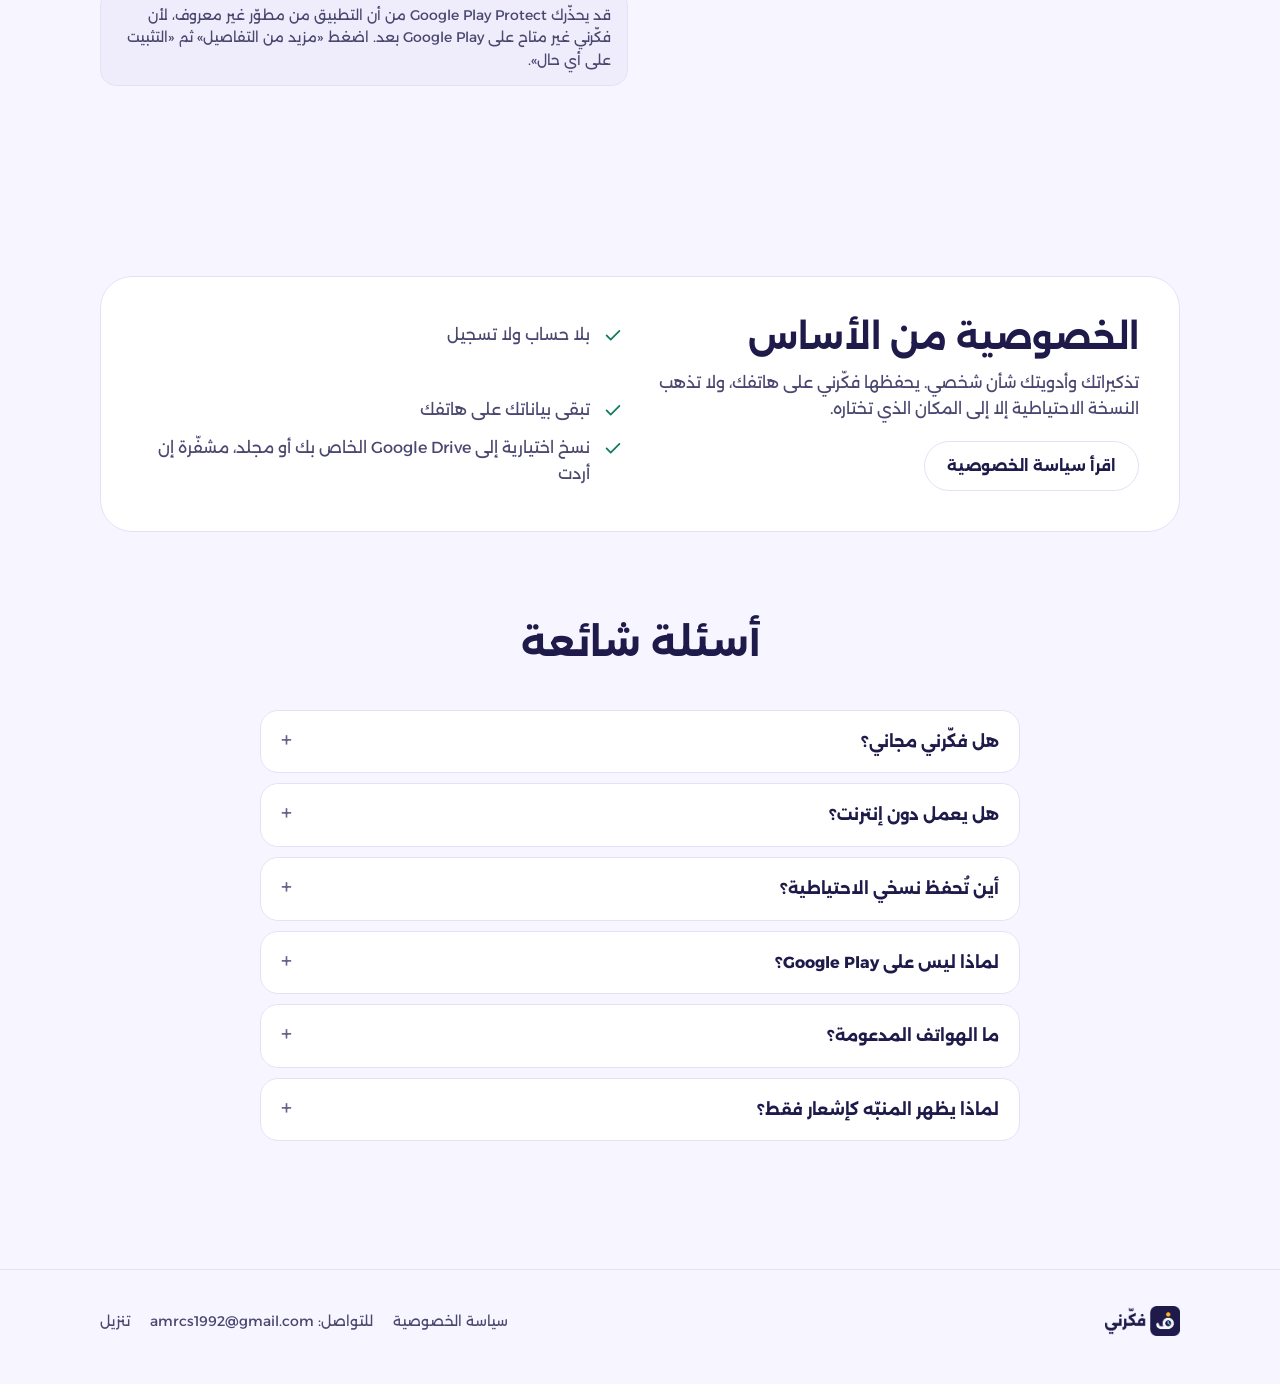
==== commit 2ac5042e: "feat: several alarms at once in the screenshot gallery The 0.12.0 ringing screen, where reminders du" ====
--- a/ar/index.html
+++ b/ar/index.html
@@ -66,7 +66,7 @@
           <button type="button" data-theme="light" aria-pressed="true">فاتح</button>
           <button type="button" data-theme="dark" aria-pressed="false">داكن</button>
         </div></div>
-        <div class="gallery"><figure data-reveal><div class="phone"><img loading="lazy" src="../assets/shots/ar-light-home.png" data-light="../assets/shots/ar-light-home.png" data-dark="../assets/shots/ar-dark-home.png" alt="التذكيرات"></div><figcaption>التذكيرات</figcaption></figure><figure data-reveal><div class="phone"><img loading="lazy" src="../assets/shots/ar-light-done-today.png" data-light="../assets/shots/ar-light-done-today.png" data-dark="../assets/shots/ar-dark-done-today.png" alt="تم اليوم"></div><figcaption>تم اليوم</figcaption></figure><figure data-reveal><div class="phone"><img loading="lazy" src="../assets/shots/ar-light-history.png" data-light="../assets/shots/ar-light-history.png" data-dark="../assets/shots/ar-dark-history.png" alt="السجل"></div><figcaption>السجل</figcaption></figure><figure data-reveal><div class="phone"><img loading="lazy" src="../assets/shots/ar-light-history-sheet.png" data-light="../assets/shots/ar-light-history-sheet.png" data-dark="../assets/shots/ar-dark-history-sheet.png" alt="إدخال في السجل"></div><figcaption>إدخال في السجل</figcaption></figure><figure data-reveal><div class="phone"><img loading="lazy" src="../assets/shots/ar-light-edit.png" data-light="../assets/shots/ar-light-edit.png" data-dark="../assets/shots/ar-dark-edit.png" alt="تعديل التذكير"></div><figcaption>تعديل التذكير</figcaption></figure><figure data-reveal><div class="phone"><img loading="lazy" src="../assets/shots/ar-light-completed.png" data-light="../assets/shots/ar-light-completed.png" data-dark="../assets/shots/ar-dark-completed.png" alt="تذكير مكتمل"></div><figcaption>تذكير مكتمل</figcaption></figure><figure data-reveal><div class="phone"><img loading="lazy" src="../assets/shots/ar-light-medication.png" data-light="../assets/shots/ar-light-medication.png" data-dark="../assets/shots/ar-dark-medication.png" alt="الأدوية"></div><figcaption>الأدوية</figcaption></figure><figure data-reveal><div class="phone"><img loading="lazy" src="../assets/shots/ar-light-settings.png" data-light="../assets/shots/ar-light-settings.png" data-dark="../assets/shots/ar-dark-settings.png" alt="الإعدادات"></div><figcaption>الإعدادات</figcaption></figure><figure data-reveal><div class="phone"><img loading="lazy" src="../assets/shots/ar-light-clear-history.png" data-light="../assets/shots/ar-light-clear-history.png" data-dark="../assets/shots/ar-dark-clear-history.png" alt="مسح السجل"></div><figcaption>مسح السجل</figcaption></figure><figure data-reveal><div class="phone"><img loading="lazy" src="../assets/shots/ar-light-backup.png" data-light="../assets/shots/ar-light-backup.png" data-dark="../assets/shots/ar-dark-backup.png" alt="النسخ الاحتياطي"></div><figcaption>النسخ الاحتياطي</figcaption></figure></div>
+        <div class="gallery"><figure data-reveal><div class="phone"><img loading="lazy" src="../assets/shots/ar-light-home.png" data-light="../assets/shots/ar-light-home.png" data-dark="../assets/shots/ar-dark-home.png" alt="التذكيرات"></div><figcaption>التذكيرات</figcaption></figure><figure data-reveal><div class="phone"><img loading="lazy" src="../assets/shots/ar-light-several-alarms.png" data-light="../assets/shots/ar-light-several-alarms.png" data-dark="../assets/shots/ar-dark-several-alarms.png" alt="عدة تنبيهات معاً"></div><figcaption>عدة تنبيهات معاً</figcaption></figure><figure data-reveal><div class="phone"><img loading="lazy" src="../assets/shots/ar-light-done-today.png" data-light="../assets/shots/ar-light-done-today.png" data-dark="../assets/shots/ar-dark-done-today.png" alt="تم اليوم"></div><figcaption>تم اليوم</figcaption></figure><figure data-reveal><div class="phone"><img loading="lazy" src="../assets/shots/ar-light-history.png" data-light="../assets/shots/ar-light-history.png" data-dark="../assets/shots/ar-dark-history.png" alt="السجل"></div><figcaption>السجل</figcaption></figure><figure data-reveal><div class="phone"><img loading="lazy" src="../assets/shots/ar-light-history-sheet.png" data-light="../assets/shots/ar-light-history-sheet.png" data-dark="../assets/shots/ar-dark-history-sheet.png" alt="إدخال في السجل"></div><figcaption>إدخال في السجل</figcaption></figure><figure data-reveal><div class="phone"><img loading="lazy" src="../assets/shots/ar-light-edit.png" data-light="../assets/shots/ar-light-edit.png" data-dark="../assets/shots/ar-dark-edit.png" alt="تعديل التذكير"></div><figcaption>تعديل التذكير</figcaption></figure><figure data-reveal><div class="phone"><img loading="lazy" src="../assets/shots/ar-light-completed.png" data-light="../assets/shots/ar-light-completed.png" data-dark="../assets/shots/ar-dark-completed.png" alt="تذكير مكتمل"></div><figcaption>تذكير مكتمل</figcaption></figure><figure data-reveal><div class="phone"><img loading="lazy" src="../assets/shots/ar-light-medication.png" data-light="../assets/shots/ar-light-medication.png" data-dark="../assets/shots/ar-dark-medication.png" alt="الأدوية"></div><figcaption>الأدوية</figcaption></figure><figure data-reveal><div class="phone"><img loading="lazy" src="../assets/shots/ar-light-settings.png" data-light="../assets/shots/ar-light-settings.png" data-dark="../assets/shots/ar-dark-settings.png" alt="الإعدادات"></div><figcaption>الإعدادات</figcaption></figure><figure data-reveal><div class="phone"><img loading="lazy" src="../assets/shots/ar-light-clear-history.png" data-light="../assets/shots/ar-light-clear-history.png" data-dark="../assets/shots/ar-dark-clear-history.png" alt="مسح السجل"></div><figcaption>مسح السجل</figcaption></figure><figure data-reveal><div class="phone"><img loading="lazy" src="../assets/shots/ar-light-backup.png" data-light="../assets/shots/ar-light-backup.png" data-dark="../assets/shots/ar-dark-backup.png" alt="النسخ الاحتياطي"></div><figcaption>النسخ الاحتياطي</figcaption></figure></div>
       </div>
     </section>
 
@@ -134,11 +134,41 @@
       document.documentElement.dataset.theme
         ? document.documentElement.dataset.theme === 'dark'
         : matchMedia('(prefers-color-scheme: dark)').matches;
+    // Smooth swaps: the page cross-fades from its old look to its new one (View Transitions, see style.css).
+    // Images that are on screen and about to change are fetched first, so they never flash.
+    // Reduce motion swaps at once; browsers without View Transitions fade only the colours.
+    const fadeSwap = async (update, theme) => {
+      const onScreen = (el) => {
+        const b = el.getBoundingClientRect();
+        return b.bottom > 0 && b.top < innerHeight && b.right > 0 && b.left < innerWidth;
+      };
+      const loads = [...document.querySelectorAll('img[data-light]')].filter(onScreen).map((img) => {
+        const next = new Image();
+        next.src = img.dataset[theme];
+        return next.decode().catch(() => {});
+      });
+      await Promise.race([Promise.all(loads), new Promise((done) => setTimeout(done, 400))]);
+      if (matchMedia('(prefers-reduced-motion: reduce)').matches) return update();
+      if (!document.startViewTransition) {
+        document.documentElement.classList.add('theme-fade');
+        update();
+        await new Promise((done) => setTimeout(done, 400));
+        document.documentElement.classList.remove('theme-fade');
+        return;
+      }
+      const swap = document.startViewTransition(update);
+      swap.ready.catch(() => {}); // a skipped transition still swaps; nothing to report
+      return swap.finished;
+    };
     document.querySelector('.theme-toggle').addEventListener('click', () => {
+      const root = document.documentElement;
       const next = isDark() ? 'light' : 'dark';
-      document.documentElement.dataset.theme = next;
-      try { localStorage.setItem('theme', next); } catch (e) {}
-      document.dispatchEvent(new CustomEvent('themechange', { detail: next }));
+      root.classList.add('theme-switching'); // lets the sun and moon morph (style.css)
+      fadeSwap(() => {
+        root.dataset.theme = next;
+        try { localStorage.setItem('theme', next); } catch (e) {}
+        document.dispatchEvent(new CustomEvent('themechange', { detail: next }));
+      }, next).finally(() => root.classList.remove('theme-switching'));
     });
   </script>
 
@@ -148,7 +178,9 @@
       document.querySelectorAll('.seg button').forEach((x) => x.setAttribute('aria-pressed', String(x.dataset.theme === theme)));
       document.querySelectorAll('.gallery img').forEach((img) => (img.src = img.dataset[theme]));
     };
-    document.querySelectorAll('.seg button').forEach((b) => b.addEventListener('click', () => showShots(b.dataset.theme)));
+    document.querySelectorAll('.seg button').forEach((b) =>
+      b.addEventListener('click', () => fadeSwap(() => showShots(b.dataset.theme), b.dataset.theme)),
+    );
     if (isDark()) showShots('dark');
     document.addEventListener('themechange', (e) => showShots(e.detail));
     // Latest release facts (version, size, checksum) from GitHub; the page works without them.
--- a/style.css
+++ b/style.css
@@ -396,3 +396,25 @@
 @keyframes ping { 0% { opacity: 0.6; scale: 1; } 80%, 100% { opacity: 0; scale: 3; } }
 @keyframes reveal { from { opacity: 0; translate: 0 18px; } }
 @keyframes faq-open { from { opacity: 0; translate: 0 -4px; } }
+
+/* Theme switch: the page cross-fades while the sun spins and shrinks away and the moon spins in (and
+   back). Built on View Transitions (see the footer script). Other browsers fade the colours and spin the
+   new icon in; reduce motion swaps at once. The gallery Light / Dark buttons use the same cross-fade. */
+::view-transition-old(root), ::view-transition-new(root) {
+  animation-duration: 450ms;
+  animation-timing-function: var(--ease-loop);
+}
+.theme-switching .theme-toggle span { view-transition-name: theme-icon; }
+::view-transition-group(theme-icon) { animation-duration: 500ms; }
+::view-transition-old(theme-icon) { animation: icon-out 260ms cubic-bezier(0.55, 0, 1, 0.45) both; }
+::view-transition-new(theme-icon) { animation: icon-in 340ms var(--ease-out) 160ms both; }
+@keyframes icon-out { to { opacity: 0; rotate: 90deg; scale: 0; } }
+@keyframes icon-in { from { opacity: 0; rotate: -90deg; scale: 0; } }
+.theme-fade, .theme-fade *, .theme-fade *::before, .theme-fade *::after {
+  transition: background-color 300ms var(--ease-out), color 300ms var(--ease-out), border-color 300ms var(--ease-out) !important;
+}
+@supports not (view-transition-name: none) {
+  @media (prefers-reduced-motion: no-preference) {
+    .theme-switching .theme-toggle span { animation: icon-in 340ms var(--ease-out); }
+  }
+}
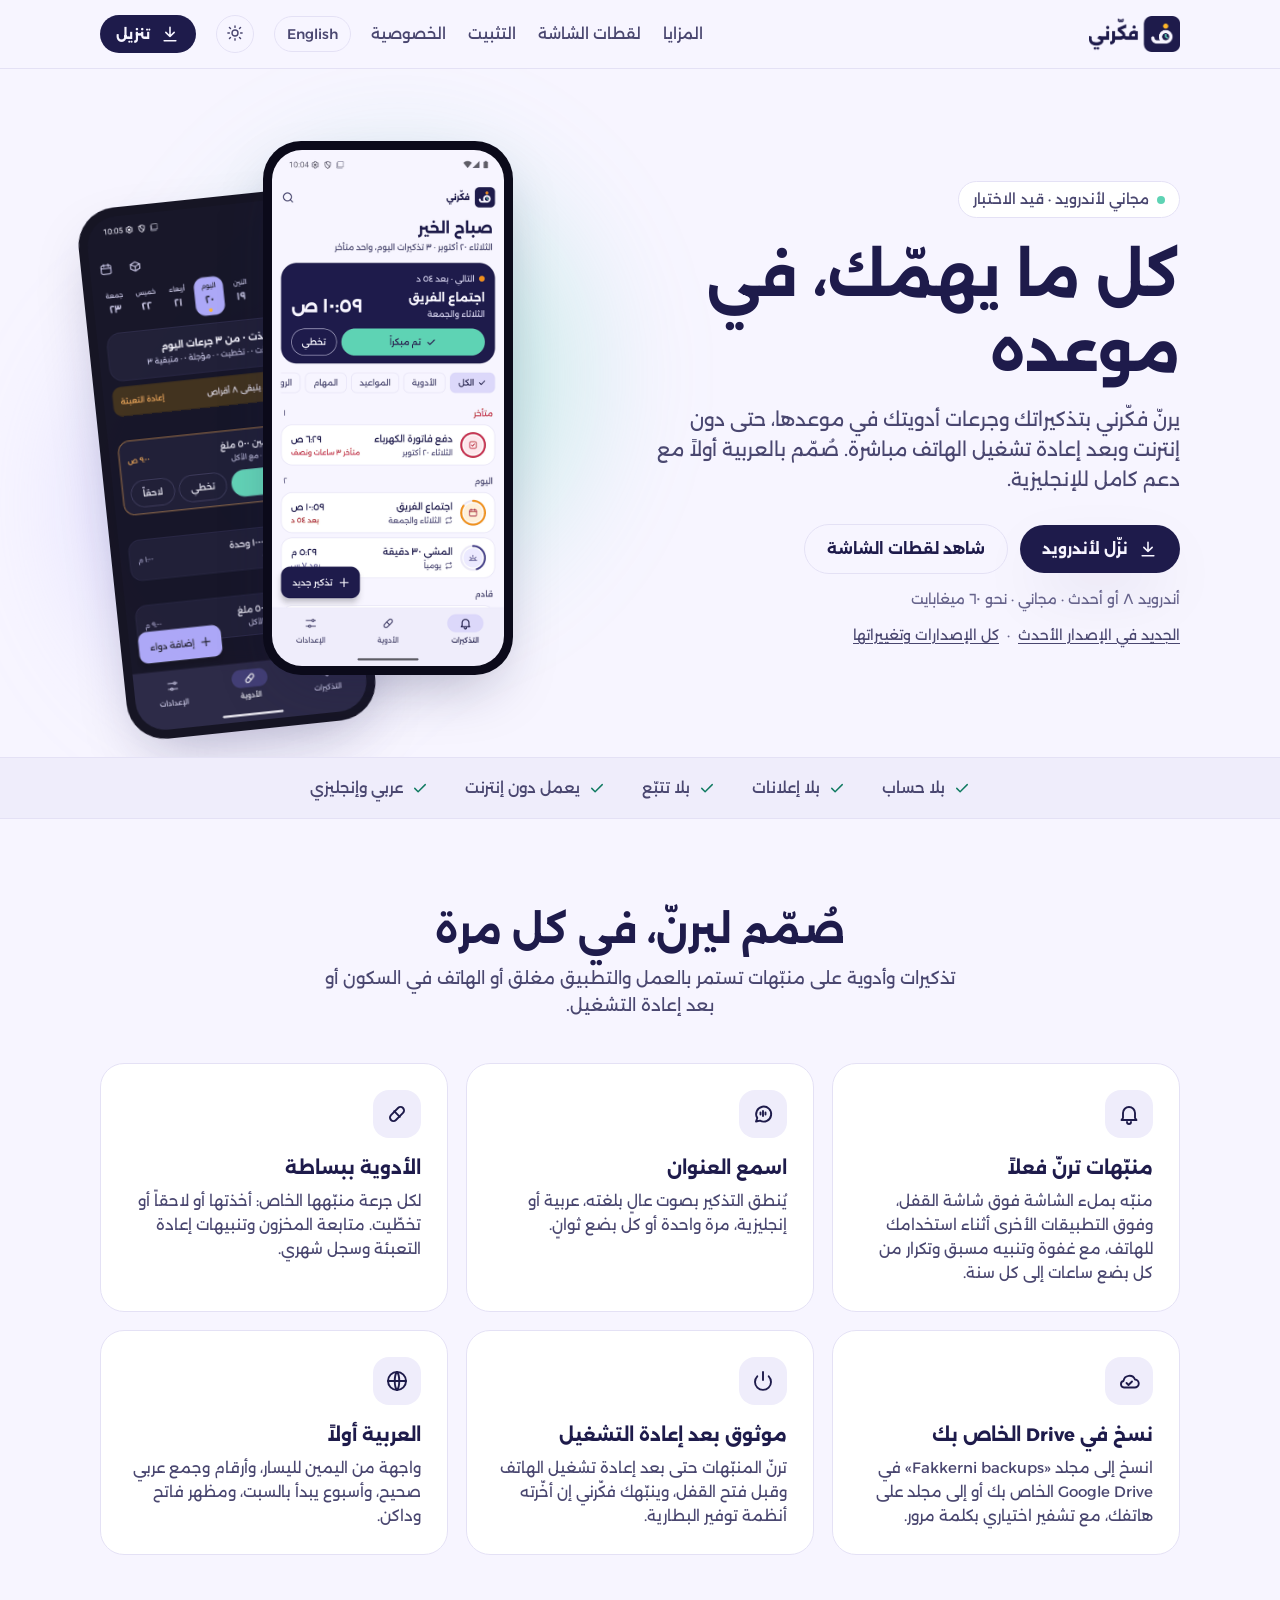
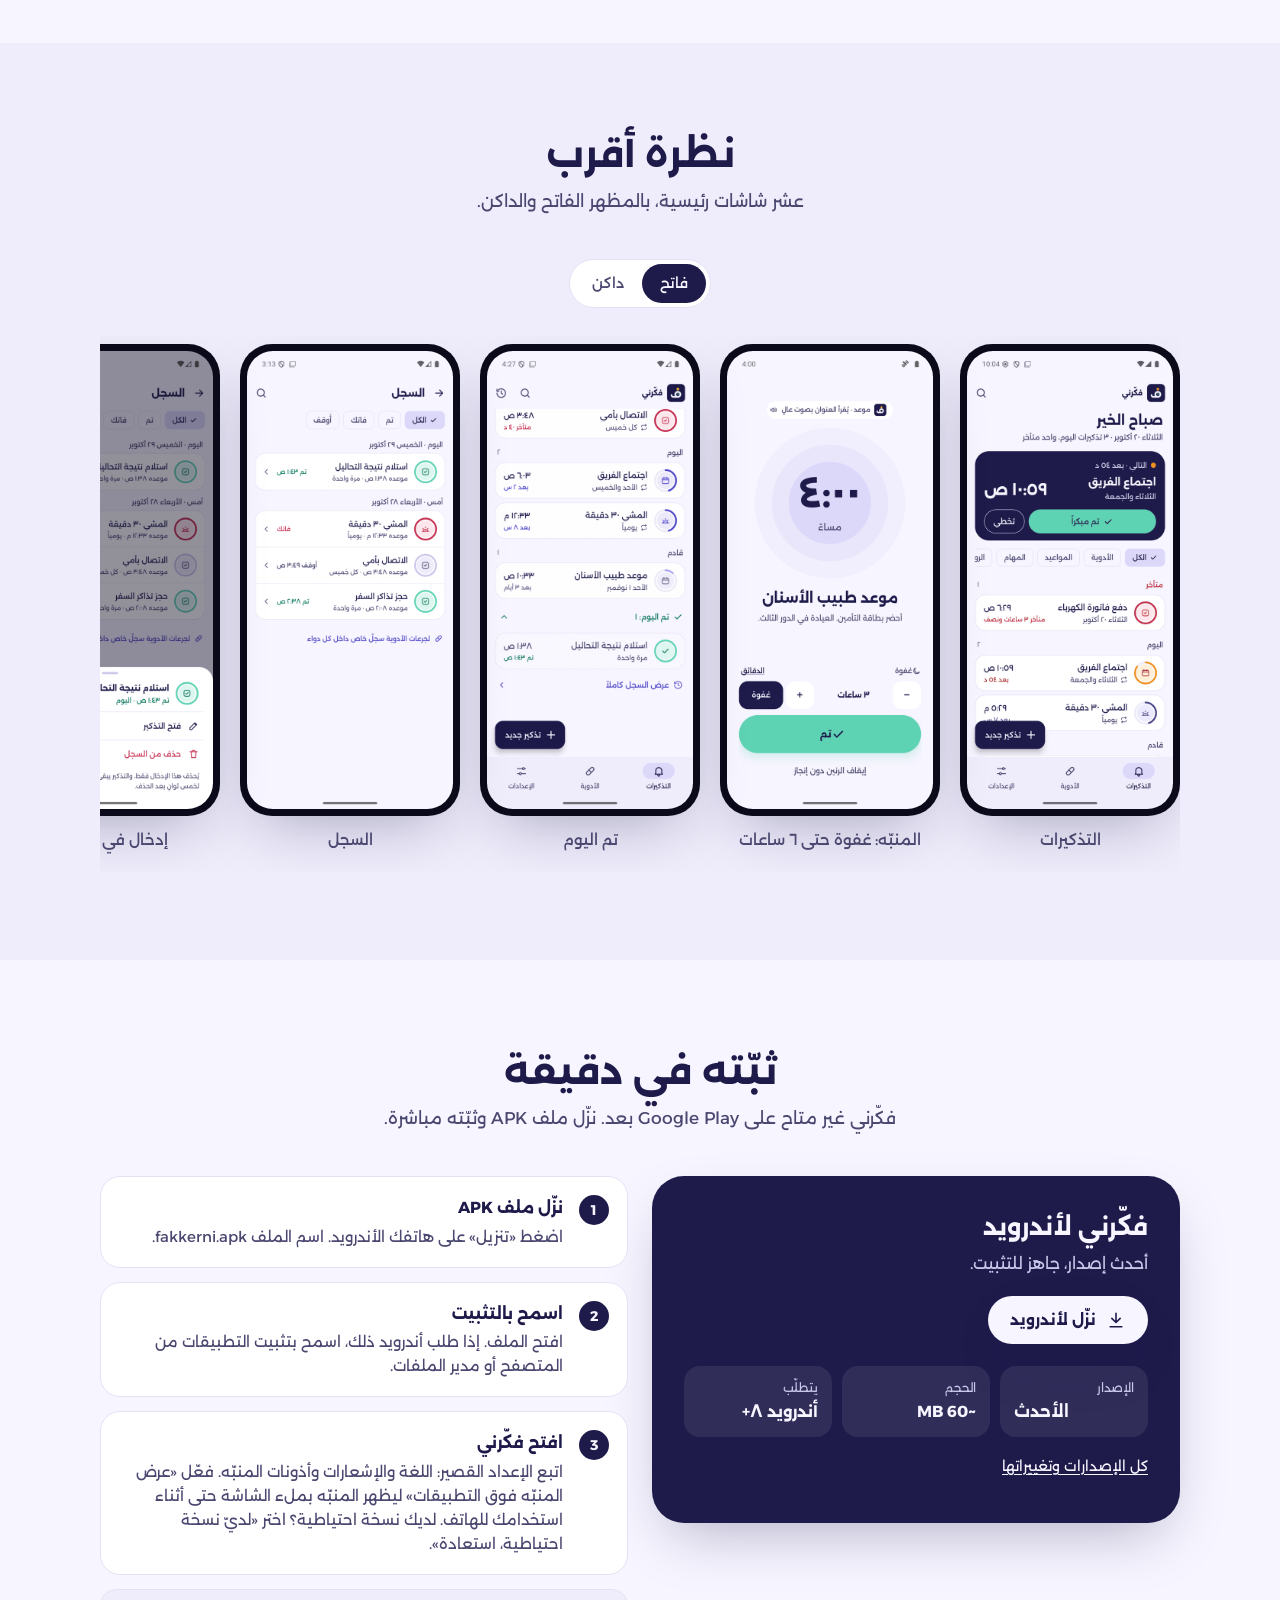
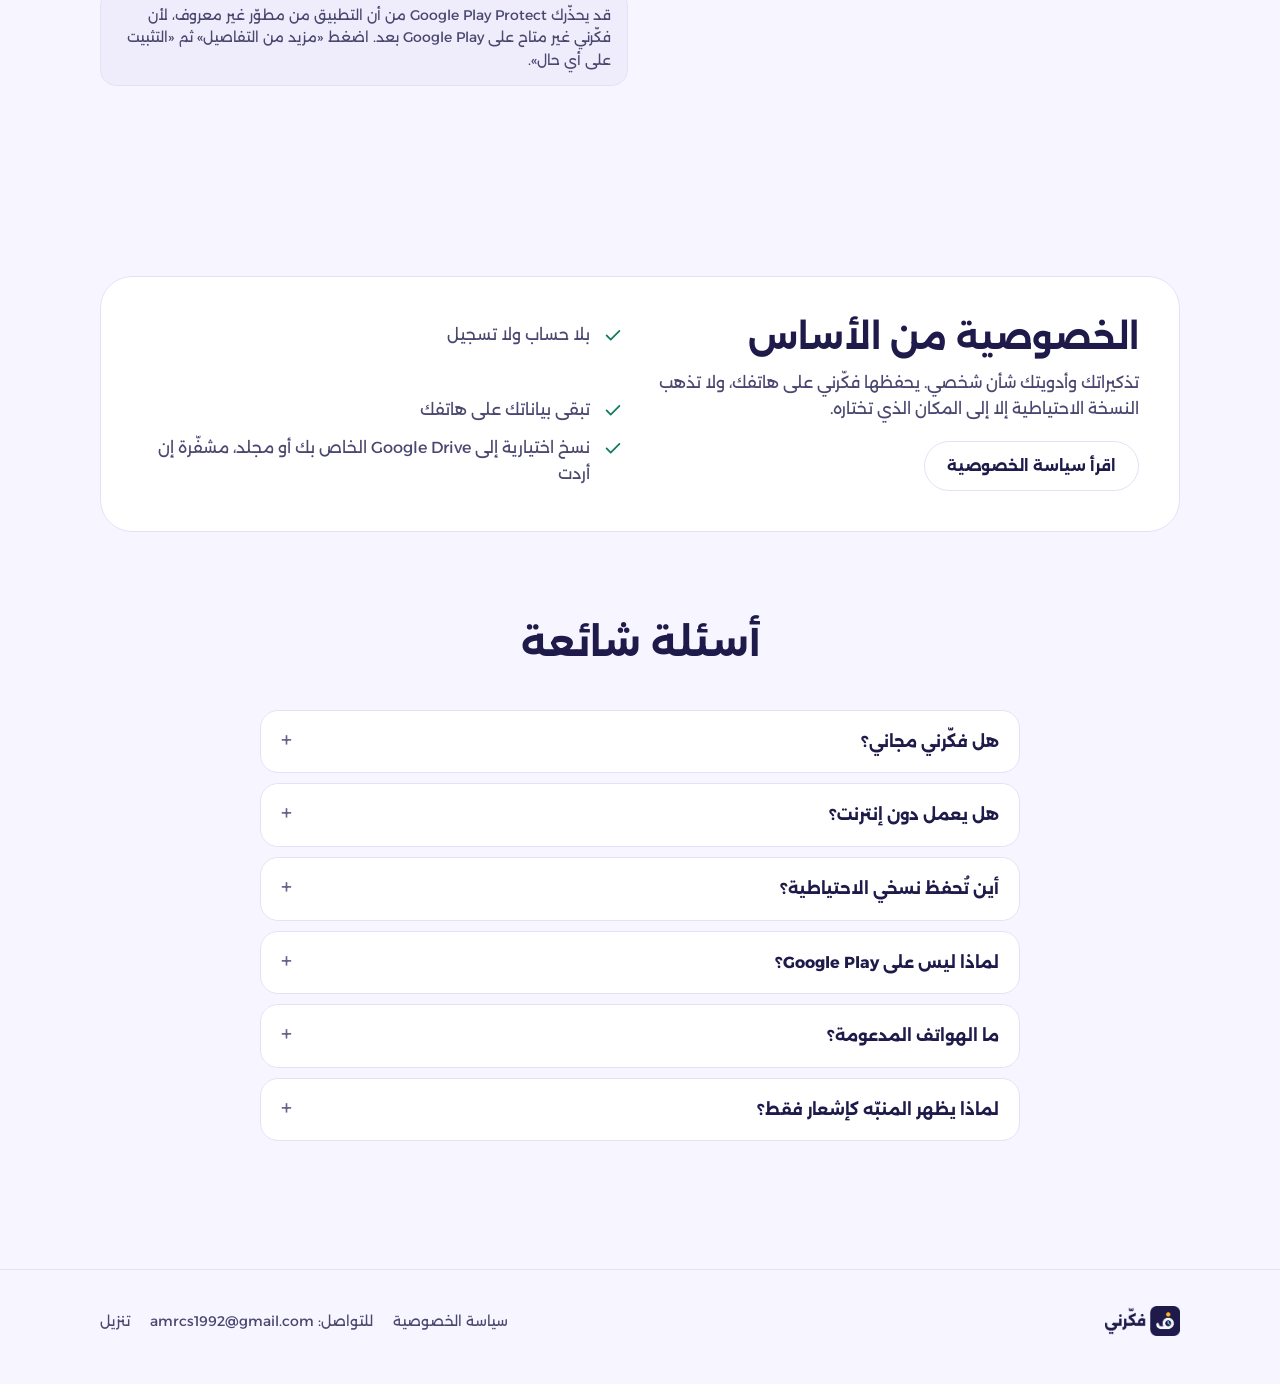
==== commit 8c62df2d: "feat: gallery shows the alarm with the longer snooze" ====
--- a/ar/index.html
+++ b/ar/index.html
@@ -66,7 +66,7 @@
           <button type="button" data-theme="light" aria-pressed="true">فاتح</button>
           <button type="button" data-theme="dark" aria-pressed="false">داكن</button>
         </div></div>
-        <div class="gallery"><figure data-reveal><div class="phone"><img loading="lazy" src="../assets/shots/ar-light-home.png" data-light="../assets/shots/ar-light-home.png" data-dark="../assets/shots/ar-dark-home.png" alt="التذكيرات"></div><figcaption>التذكيرات</figcaption></figure><figure data-reveal><div class="phone"><img loading="lazy" src="../assets/shots/ar-light-several-alarms.png" data-light="../assets/shots/ar-light-several-alarms.png" data-dark="../assets/shots/ar-dark-several-alarms.png" alt="عدة تنبيهات معاً"></div><figcaption>عدة تنبيهات معاً</figcaption></figure><figure data-reveal><div class="phone"><img loading="lazy" src="../assets/shots/ar-light-done-today.png" data-light="../assets/shots/ar-light-done-today.png" data-dark="../assets/shots/ar-dark-done-today.png" alt="تم اليوم"></div><figcaption>تم اليوم</figcaption></figure><figure data-reveal><div class="phone"><img loading="lazy" src="../assets/shots/ar-light-history.png" data-light="../assets/shots/ar-light-history.png" data-dark="../assets/shots/ar-dark-history.png" alt="السجل"></div><figcaption>السجل</figcaption></figure><figure data-reveal><div class="phone"><img loading="lazy" src="../assets/shots/ar-light-history-sheet.png" data-light="../assets/shots/ar-light-history-sheet.png" data-dark="../assets/shots/ar-dark-history-sheet.png" alt="إدخال في السجل"></div><figcaption>إدخال في السجل</figcaption></figure><figure data-reveal><div class="phone"><img loading="lazy" src="../assets/shots/ar-light-edit.png" data-light="../assets/shots/ar-light-edit.png" data-dark="../assets/shots/ar-dark-edit.png" alt="تعديل التذكير"></div><figcaption>تعديل التذكير</figcaption></figure><figure data-reveal><div class="phone"><img loading="lazy" src="../assets/shots/ar-light-completed.png" data-light="../assets/shots/ar-light-completed.png" data-dark="../assets/shots/ar-dark-completed.png" alt="تذكير مكتمل"></div><figcaption>تذكير مكتمل</figcaption></figure><figure data-reveal><div class="phone"><img loading="lazy" src="../assets/shots/ar-light-medication.png" data-light="../assets/shots/ar-light-medication.png" data-dark="../assets/shots/ar-dark-medication.png" alt="الأدوية"></div><figcaption>الأدوية</figcaption></figure><figure data-reveal><div class="phone"><img loading="lazy" src="../assets/shots/ar-light-settings.png" data-light="../assets/shots/ar-light-settings.png" data-dark="../assets/shots/ar-dark-settings.png" alt="الإعدادات"></div><figcaption>الإعدادات</figcaption></figure><figure data-reveal><div class="phone"><img loading="lazy" src="../assets/shots/ar-light-clear-history.png" data-light="../assets/shots/ar-light-clear-history.png" data-dark="../assets/shots/ar-dark-clear-history.png" alt="مسح السجل"></div><figcaption>مسح السجل</figcaption></figure><figure data-reveal><div class="phone"><img loading="lazy" src="../assets/shots/ar-light-backup.png" data-light="../assets/shots/ar-light-backup.png" data-dark="../assets/shots/ar-dark-backup.png" alt="النسخ الاحتياطي"></div><figcaption>النسخ الاحتياطي</figcaption></figure></div>
+        <div class="gallery"><figure data-reveal><div class="phone"><img loading="lazy" src="../assets/shots/ar-light-home.png" data-light="../assets/shots/ar-light-home.png" data-dark="../assets/shots/ar-dark-home.png" alt="التذكيرات"></div><figcaption>التذكيرات</figcaption></figure><figure data-reveal><div class="phone"><img loading="lazy" src="../assets/shots/ar-light-alarm.png" data-light="../assets/shots/ar-light-alarm.png" data-dark="../assets/shots/ar-dark-alarm.png" alt="المنبّه: غفوة حتى ٦ ساعات"></div><figcaption>المنبّه: غفوة حتى ٦ ساعات</figcaption></figure><figure data-reveal><div class="phone"><img loading="lazy" src="../assets/shots/ar-light-done-today.png" data-light="../assets/shots/ar-light-done-today.png" data-dark="../assets/shots/ar-dark-done-today.png" alt="تم اليوم"></div><figcaption>تم اليوم</figcaption></figure><figure data-reveal><div class="phone"><img loading="lazy" src="../assets/shots/ar-light-history.png" data-light="../assets/shots/ar-light-history.png" data-dark="../assets/shots/ar-dark-history.png" alt="السجل"></div><figcaption>السجل</figcaption></figure><figure data-reveal><div class="phone"><img loading="lazy" src="../assets/shots/ar-light-history-sheet.png" data-light="../assets/shots/ar-light-history-sheet.png" data-dark="../assets/shots/ar-dark-history-sheet.png" alt="إدخال في السجل"></div><figcaption>إدخال في السجل</figcaption></figure><figure data-reveal><div class="phone"><img loading="lazy" src="../assets/shots/ar-light-edit.png" data-light="../assets/shots/ar-light-edit.png" data-dark="../assets/shots/ar-dark-edit.png" alt="تعديل التذكير"></div><figcaption>تعديل التذكير</figcaption></figure><figure data-reveal><div class="phone"><img loading="lazy" src="../assets/shots/ar-light-completed.png" data-light="../assets/shots/ar-light-completed.png" data-dark="../assets/shots/ar-dark-completed.png" alt="تذكير مكتمل"></div><figcaption>تذكير مكتمل</figcaption></figure><figure data-reveal><div class="phone"><img loading="lazy" src="../assets/shots/ar-light-medication.png" data-light="../assets/shots/ar-light-medication.png" data-dark="../assets/shots/ar-dark-medication.png" alt="الأدوية"></div><figcaption>الأدوية</figcaption></figure><figure data-reveal><div class="phone"><img loading="lazy" src="../assets/shots/ar-light-settings.png" data-light="../assets/shots/ar-light-settings.png" data-dark="../assets/shots/ar-dark-settings.png" alt="الإعدادات"></div><figcaption>الإعدادات</figcaption></figure><figure data-reveal><div class="phone"><img loading="lazy" src="../assets/shots/ar-light-clear-history.png" data-light="../assets/shots/ar-light-clear-history.png" data-dark="../assets/shots/ar-dark-clear-history.png" alt="مسح السجل"></div><figcaption>مسح السجل</figcaption></figure><figure data-reveal><div class="phone"><img loading="lazy" src="../assets/shots/ar-light-backup.png" data-light="../assets/shots/ar-light-backup.png" data-dark="../assets/shots/ar-dark-backup.png" alt="النسخ الاحتياطي"></div><figcaption>النسخ الاحتياطي</figcaption></figure></div>
       </div>
     </section>
 
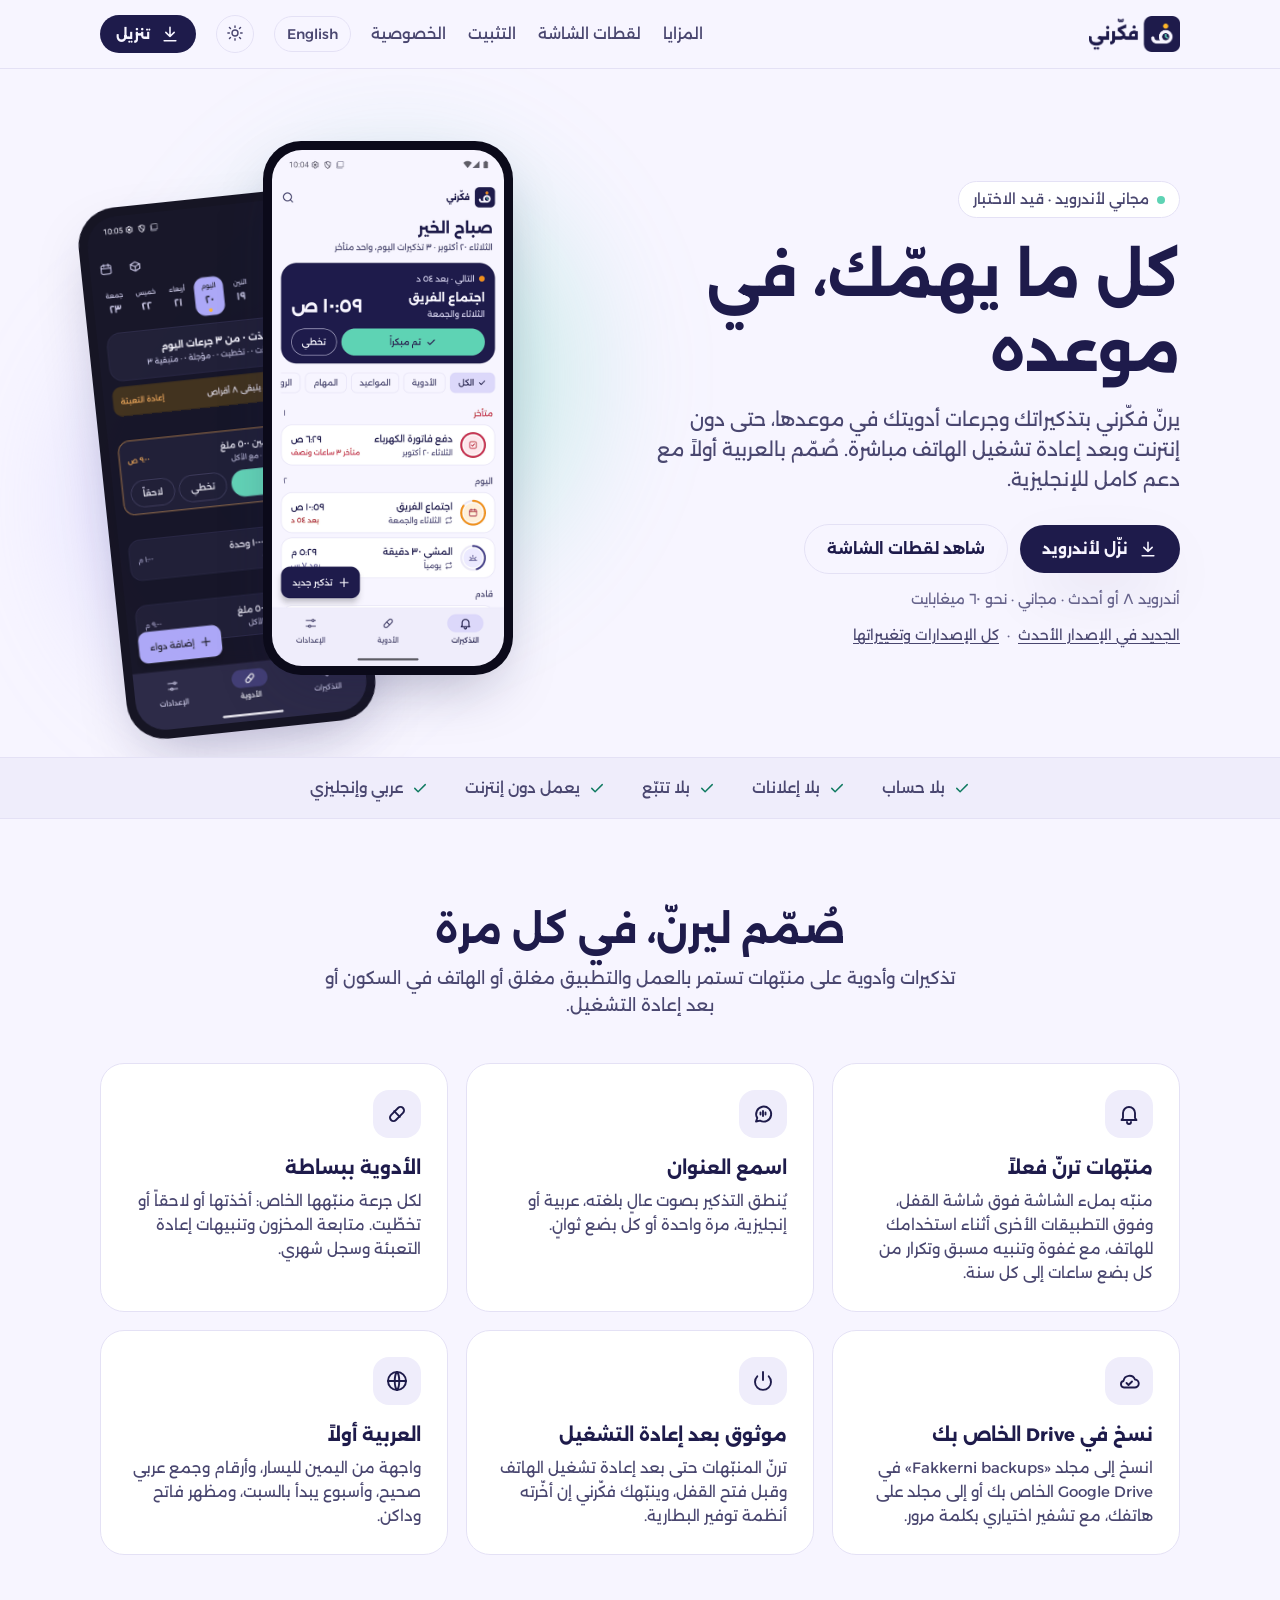
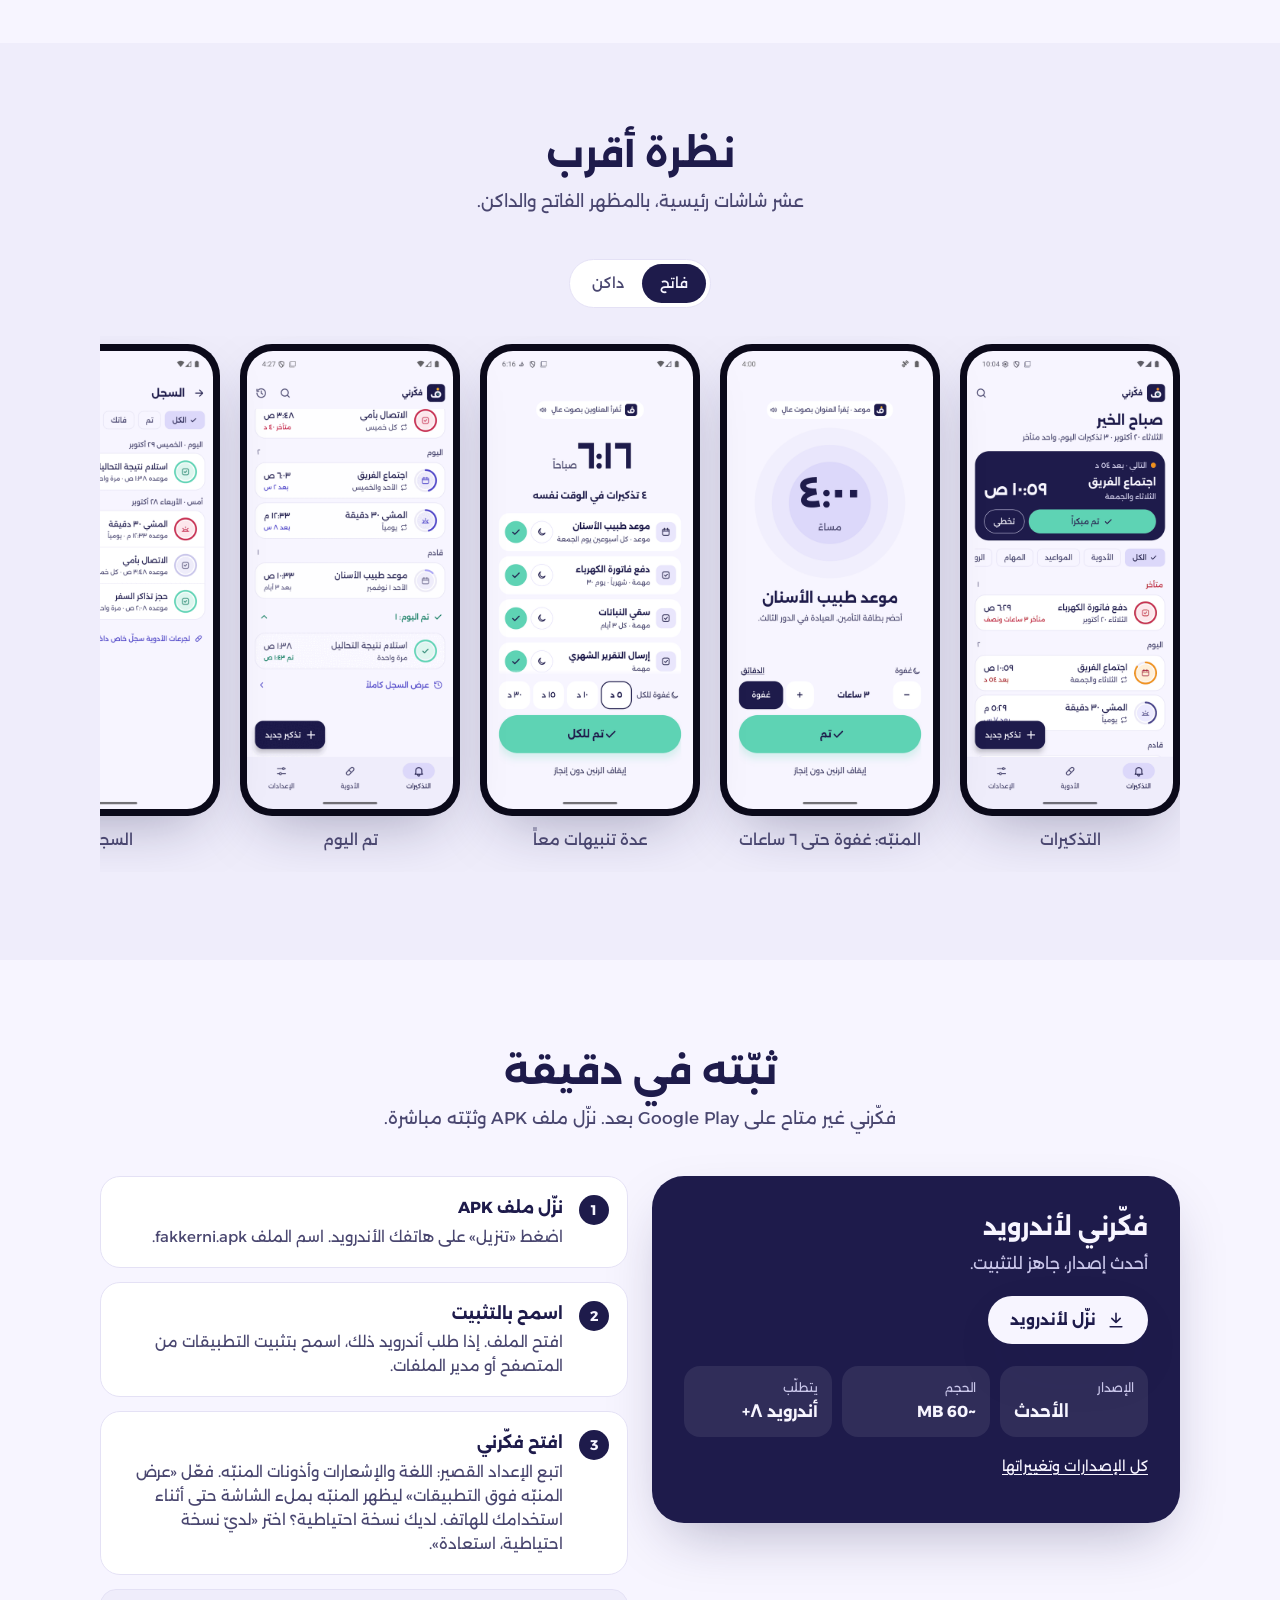
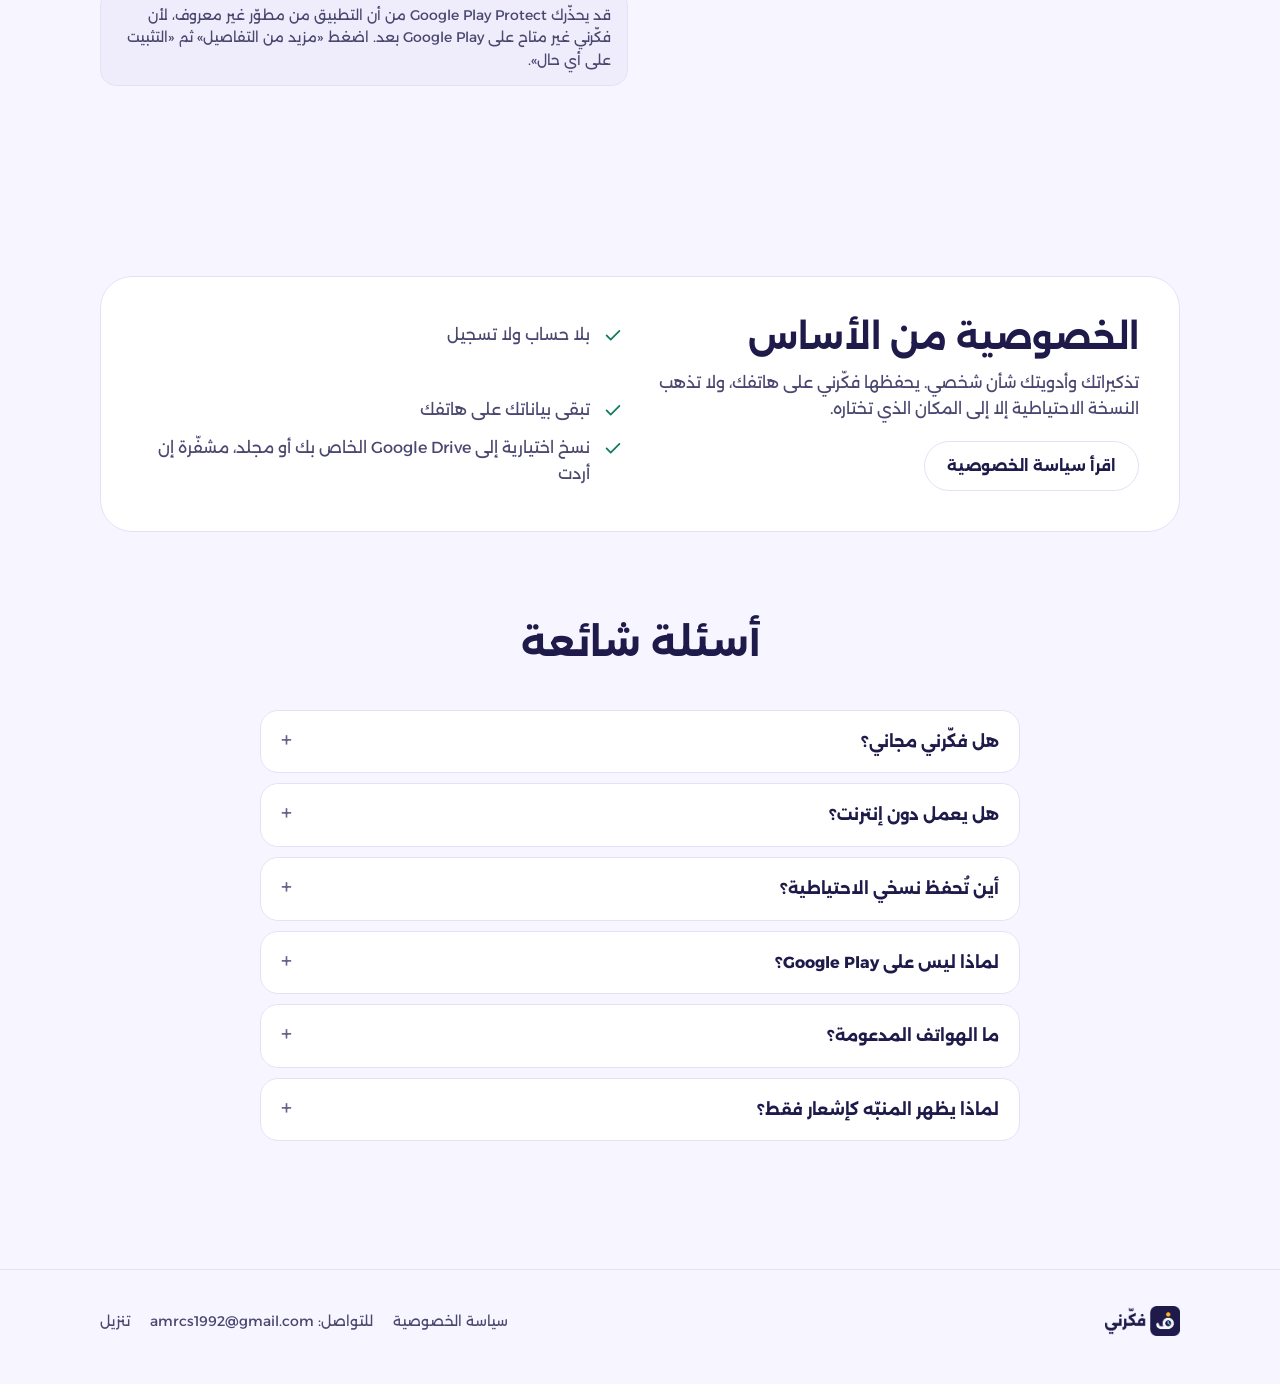
==== commit 985f5992: "feat: keep several alarms in the gallery beside the alarm snooze" ====
--- a/ar/index.html
+++ b/ar/index.html
@@ -66,7 +66,7 @@
           <button type="button" data-theme="light" aria-pressed="true">فاتح</button>
           <button type="button" data-theme="dark" aria-pressed="false">داكن</button>
         </div></div>
-        <div class="gallery"><figure data-reveal><div class="phone"><img loading="lazy" src="../assets/shots/ar-light-home.png" data-light="../assets/shots/ar-light-home.png" data-dark="../assets/shots/ar-dark-home.png" alt="التذكيرات"></div><figcaption>التذكيرات</figcaption></figure><figure data-reveal><div class="phone"><img loading="lazy" src="../assets/shots/ar-light-alarm.png" data-light="../assets/shots/ar-light-alarm.png" data-dark="../assets/shots/ar-dark-alarm.png" alt="المنبّه: غفوة حتى ٦ ساعات"></div><figcaption>المنبّه: غفوة حتى ٦ ساعات</figcaption></figure><figure data-reveal><div class="phone"><img loading="lazy" src="../assets/shots/ar-light-done-today.png" data-light="../assets/shots/ar-light-done-today.png" data-dark="../assets/shots/ar-dark-done-today.png" alt="تم اليوم"></div><figcaption>تم اليوم</figcaption></figure><figure data-reveal><div class="phone"><img loading="lazy" src="../assets/shots/ar-light-history.png" data-light="../assets/shots/ar-light-history.png" data-dark="../assets/shots/ar-dark-history.png" alt="السجل"></div><figcaption>السجل</figcaption></figure><figure data-reveal><div class="phone"><img loading="lazy" src="../assets/shots/ar-light-history-sheet.png" data-light="../assets/shots/ar-light-history-sheet.png" data-dark="../assets/shots/ar-dark-history-sheet.png" alt="إدخال في السجل"></div><figcaption>إدخال في السجل</figcaption></figure><figure data-reveal><div class="phone"><img loading="lazy" src="../assets/shots/ar-light-edit.png" data-light="../assets/shots/ar-light-edit.png" data-dark="../assets/shots/ar-dark-edit.png" alt="تعديل التذكير"></div><figcaption>تعديل التذكير</figcaption></figure><figure data-reveal><div class="phone"><img loading="lazy" src="../assets/shots/ar-light-completed.png" data-light="../assets/shots/ar-light-completed.png" data-dark="../assets/shots/ar-dark-completed.png" alt="تذكير مكتمل"></div><figcaption>تذكير مكتمل</figcaption></figure><figure data-reveal><div class="phone"><img loading="lazy" src="../assets/shots/ar-light-medication.png" data-light="../assets/shots/ar-light-medication.png" data-dark="../assets/shots/ar-dark-medication.png" alt="الأدوية"></div><figcaption>الأدوية</figcaption></figure><figure data-reveal><div class="phone"><img loading="lazy" src="../assets/shots/ar-light-settings.png" data-light="../assets/shots/ar-light-settings.png" data-dark="../assets/shots/ar-dark-settings.png" alt="الإعدادات"></div><figcaption>الإعدادات</figcaption></figure><figure data-reveal><div class="phone"><img loading="lazy" src="../assets/shots/ar-light-clear-history.png" data-light="../assets/shots/ar-light-clear-history.png" data-dark="../assets/shots/ar-dark-clear-history.png" alt="مسح السجل"></div><figcaption>مسح السجل</figcaption></figure><figure data-reveal><div class="phone"><img loading="lazy" src="../assets/shots/ar-light-backup.png" data-light="../assets/shots/ar-light-backup.png" data-dark="../assets/shots/ar-dark-backup.png" alt="النسخ الاحتياطي"></div><figcaption>النسخ الاحتياطي</figcaption></figure></div>
+        <div class="gallery"><figure data-reveal><div class="phone"><img loading="lazy" src="../assets/shots/ar-light-home.png" data-light="../assets/shots/ar-light-home.png" data-dark="../assets/shots/ar-dark-home.png" alt="التذكيرات"></div><figcaption>التذكيرات</figcaption></figure><figure data-reveal><div class="phone"><img loading="lazy" src="../assets/shots/ar-light-alarm.png" data-light="../assets/shots/ar-light-alarm.png" data-dark="../assets/shots/ar-dark-alarm.png" alt="المنبّه: غفوة حتى ٦ ساعات"></div><figcaption>المنبّه: غفوة حتى ٦ ساعات</figcaption></figure><figure data-reveal><div class="phone"><img loading="lazy" src="../assets/shots/ar-light-several-alarms.png" data-light="../assets/shots/ar-light-several-alarms.png" data-dark="../assets/shots/ar-dark-several-alarms.png" alt="عدة تنبيهات معاً"></div><figcaption>عدة تنبيهات معاً</figcaption></figure><figure data-reveal><div class="phone"><img loading="lazy" src="../assets/shots/ar-light-done-today.png" data-light="../assets/shots/ar-light-done-today.png" data-dark="../assets/shots/ar-dark-done-today.png" alt="تم اليوم"></div><figcaption>تم اليوم</figcaption></figure><figure data-reveal><div class="phone"><img loading="lazy" src="../assets/shots/ar-light-history.png" data-light="../assets/shots/ar-light-history.png" data-dark="../assets/shots/ar-dark-history.png" alt="السجل"></div><figcaption>السجل</figcaption></figure><figure data-reveal><div class="phone"><img loading="lazy" src="../assets/shots/ar-light-history-sheet.png" data-light="../assets/shots/ar-light-history-sheet.png" data-dark="../assets/shots/ar-dark-history-sheet.png" alt="إدخال في السجل"></div><figcaption>إدخال في السجل</figcaption></figure><figure data-reveal><div class="phone"><img loading="lazy" src="../assets/shots/ar-light-edit.png" data-light="../assets/shots/ar-light-edit.png" data-dark="../assets/shots/ar-dark-edit.png" alt="تعديل التذكير"></div><figcaption>تعديل التذكير</figcaption></figure><figure data-reveal><div class="phone"><img loading="lazy" src="../assets/shots/ar-light-completed.png" data-light="../assets/shots/ar-light-completed.png" data-dark="../assets/shots/ar-dark-completed.png" alt="تذكير مكتمل"></div><figcaption>تذكير مكتمل</figcaption></figure><figure data-reveal><div class="phone"><img loading="lazy" src="../assets/shots/ar-light-medication.png" data-light="../assets/shots/ar-light-medication.png" data-dark="../assets/shots/ar-dark-medication.png" alt="الأدوية"></div><figcaption>الأدوية</figcaption></figure><figure data-reveal><div class="phone"><img loading="lazy" src="../assets/shots/ar-light-settings.png" data-light="../assets/shots/ar-light-settings.png" data-dark="../assets/shots/ar-dark-settings.png" alt="الإعدادات"></div><figcaption>الإعدادات</figcaption></figure><figure data-reveal><div class="phone"><img loading="lazy" src="../assets/shots/ar-light-clear-history.png" data-light="../assets/shots/ar-light-clear-history.png" data-dark="../assets/shots/ar-dark-clear-history.png" alt="مسح السجل"></div><figcaption>مسح السجل</figcaption></figure><figure data-reveal><div class="phone"><img loading="lazy" src="../assets/shots/ar-light-backup.png" data-light="../assets/shots/ar-light-backup.png" data-dark="../assets/shots/ar-dark-backup.png" alt="النسخ الاحتياطي"></div><figcaption>النسخ الاحتياطي</figcaption></figure></div>
       </div>
     </section>
 
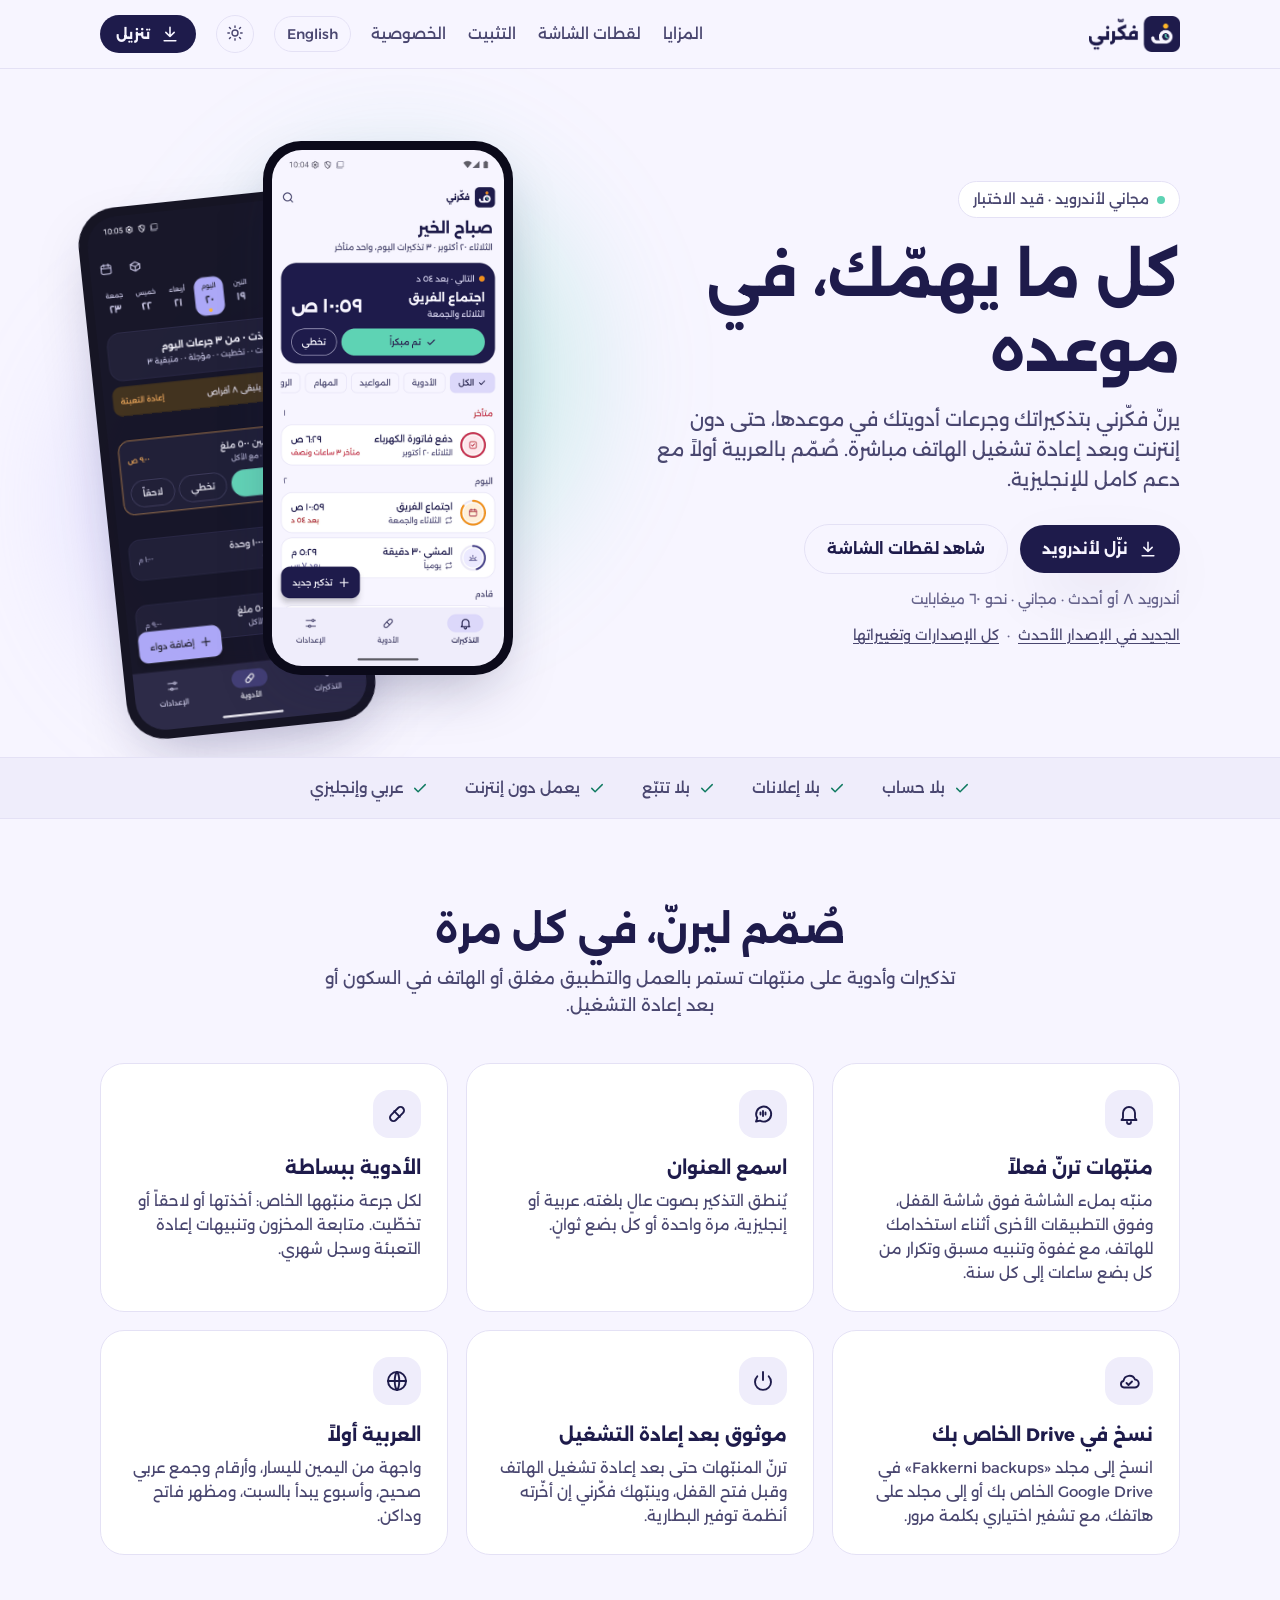
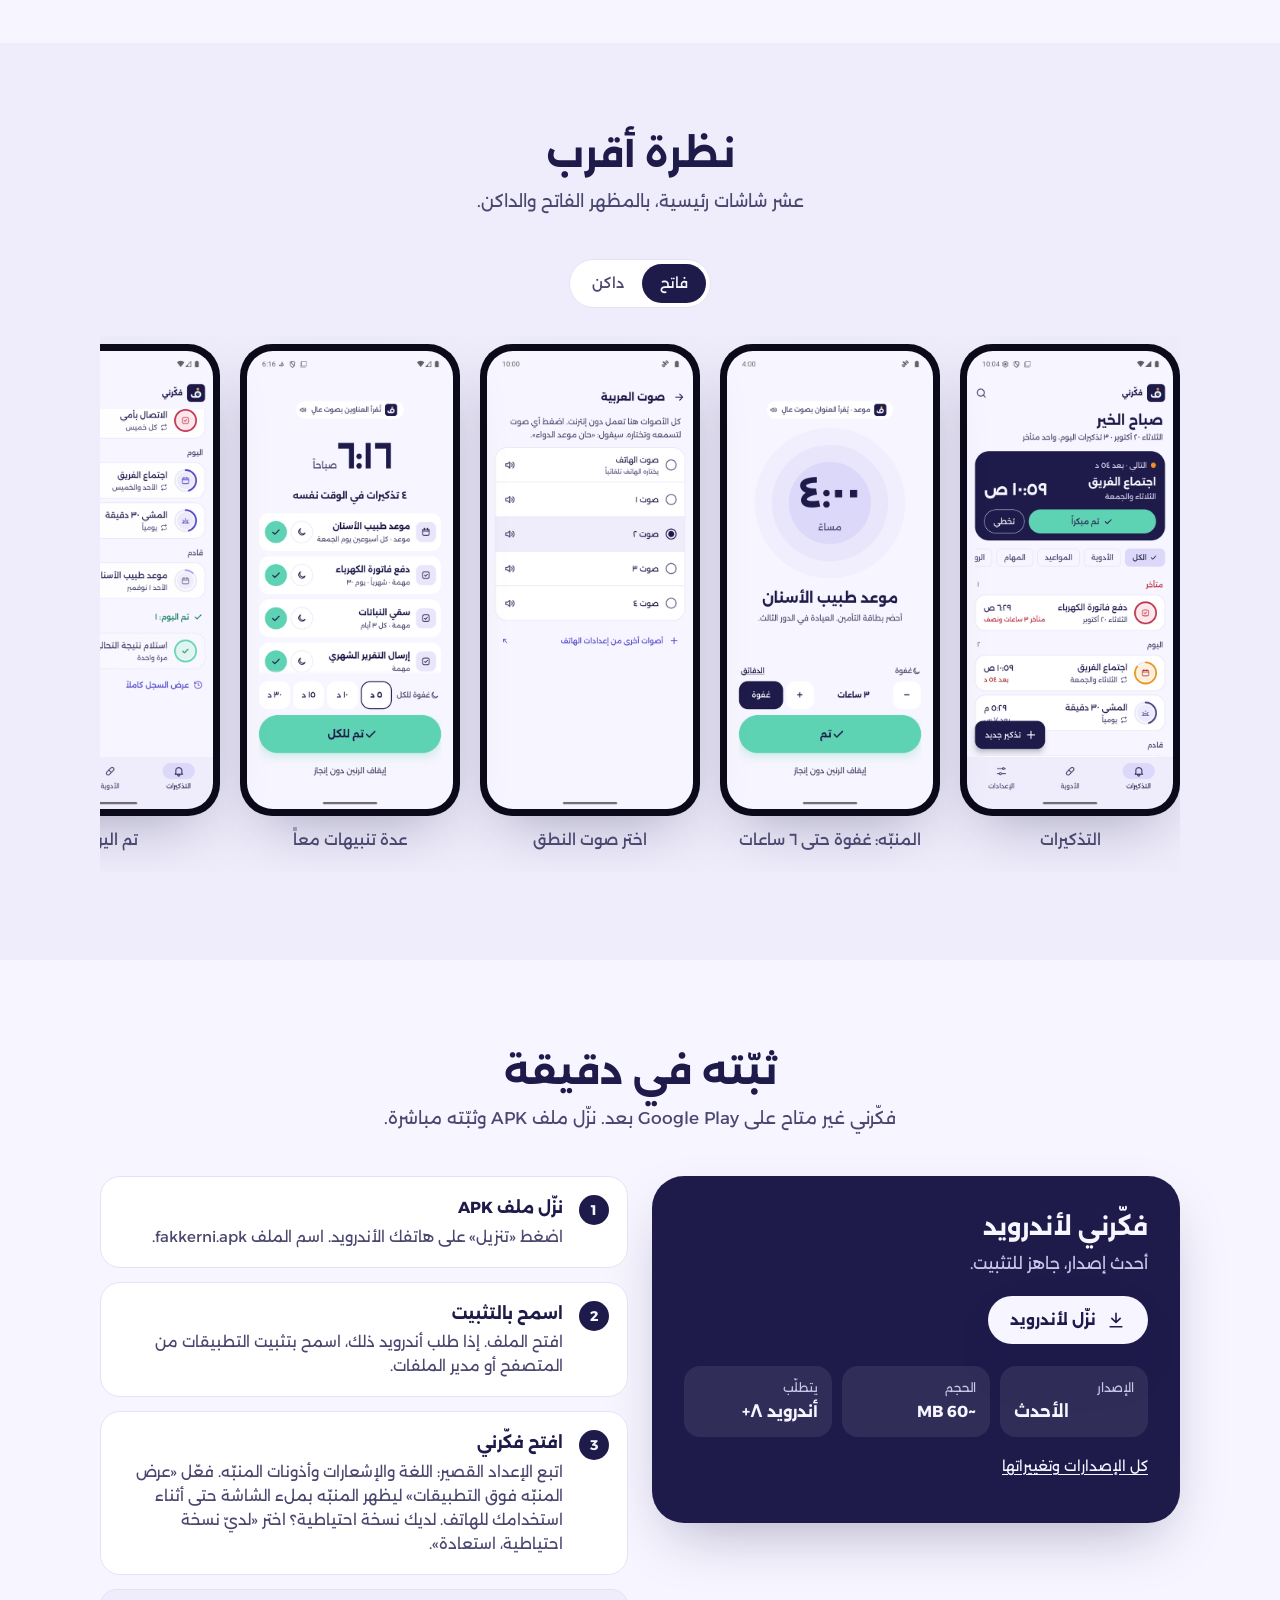
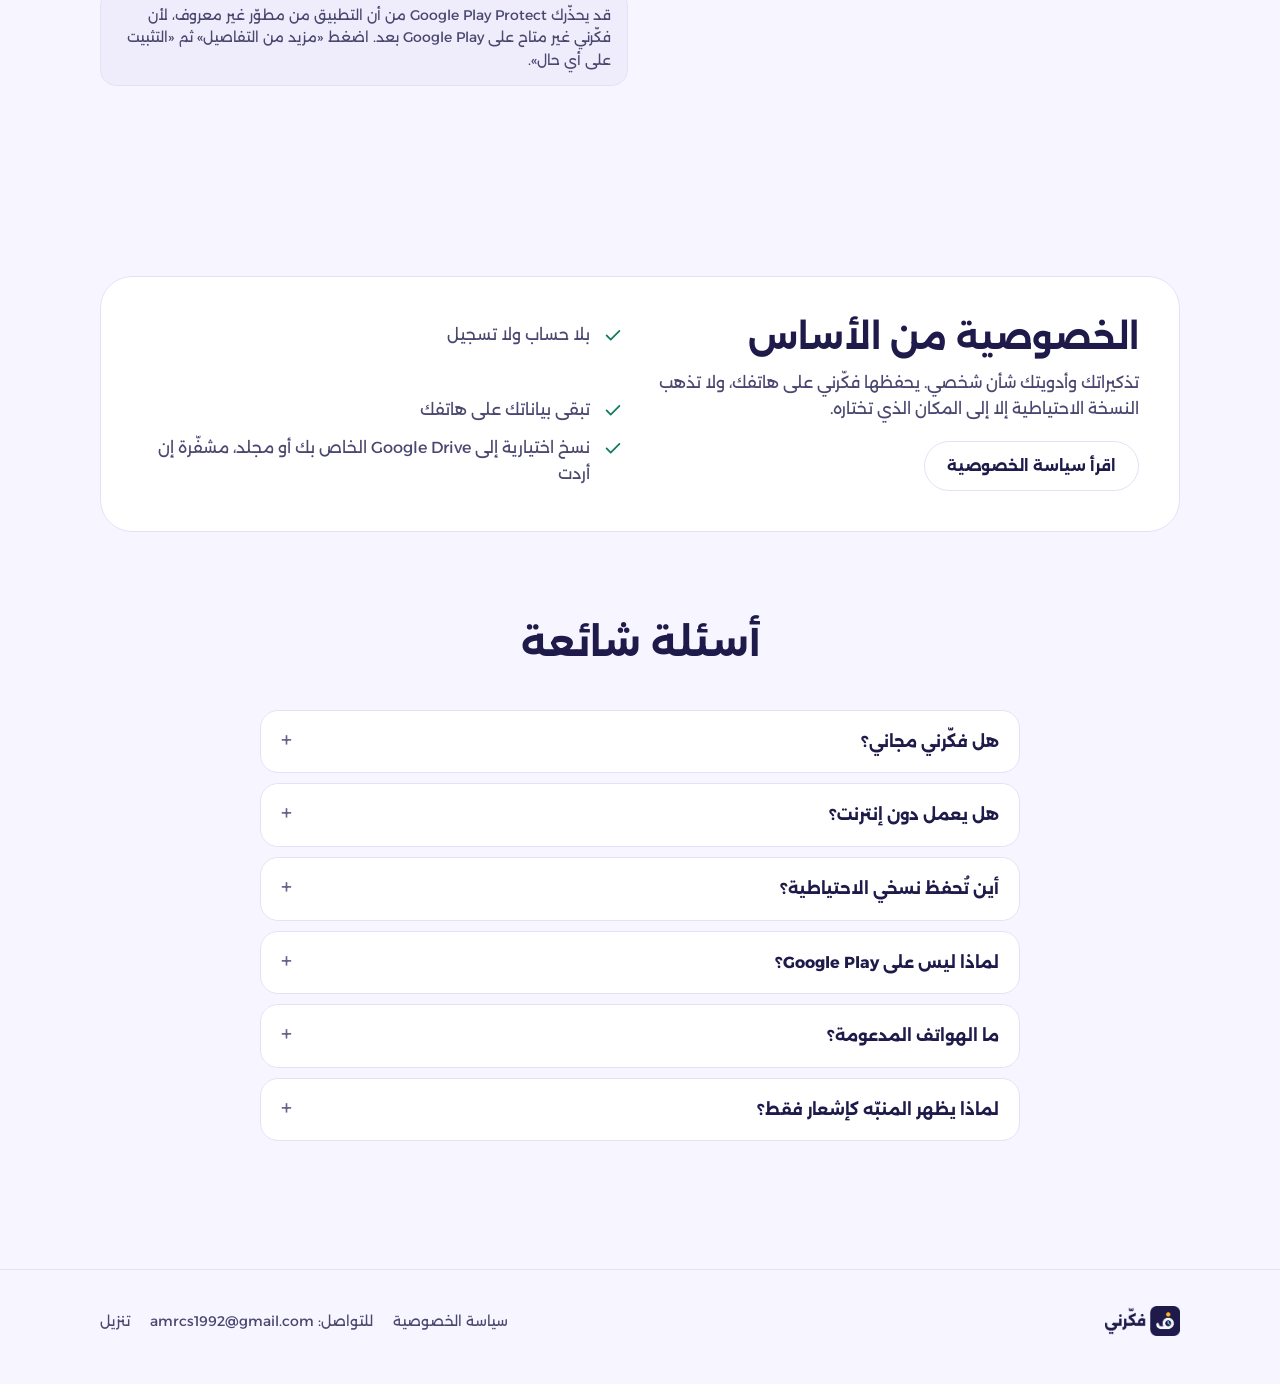
==== commit 47148577: "feat: gallery shows the voice picker" ====
--- a/ar/index.html
+++ b/ar/index.html
@@ -66,7 +66,7 @@
           <button type="button" data-theme="light" aria-pressed="true">فاتح</button>
           <button type="button" data-theme="dark" aria-pressed="false">داكن</button>
         </div></div>
-        <div class="gallery"><figure data-reveal><div class="phone"><img loading="lazy" src="../assets/shots/ar-light-home.png" data-light="../assets/shots/ar-light-home.png" data-dark="../assets/shots/ar-dark-home.png" alt="التذكيرات"></div><figcaption>التذكيرات</figcaption></figure><figure data-reveal><div class="phone"><img loading="lazy" src="../assets/shots/ar-light-alarm.png" data-light="../assets/shots/ar-light-alarm.png" data-dark="../assets/shots/ar-dark-alarm.png" alt="المنبّه: غفوة حتى ٦ ساعات"></div><figcaption>المنبّه: غفوة حتى ٦ ساعات</figcaption></figure><figure data-reveal><div class="phone"><img loading="lazy" src="../assets/shots/ar-light-several-alarms.png" data-light="../assets/shots/ar-light-several-alarms.png" data-dark="../assets/shots/ar-dark-several-alarms.png" alt="عدة تنبيهات معاً"></div><figcaption>عدة تنبيهات معاً</figcaption></figure><figure data-reveal><div class="phone"><img loading="lazy" src="../assets/shots/ar-light-done-today.png" data-light="../assets/shots/ar-light-done-today.png" data-dark="../assets/shots/ar-dark-done-today.png" alt="تم اليوم"></div><figcaption>تم اليوم</figcaption></figure><figure data-reveal><div class="phone"><img loading="lazy" src="../assets/shots/ar-light-history.png" data-light="../assets/shots/ar-light-history.png" data-dark="../assets/shots/ar-dark-history.png" alt="السجل"></div><figcaption>السجل</figcaption></figure><figure data-reveal><div class="phone"><img loading="lazy" src="../assets/shots/ar-light-history-sheet.png" data-light="../assets/shots/ar-light-history-sheet.png" data-dark="../assets/shots/ar-dark-history-sheet.png" alt="إدخال في السجل"></div><figcaption>إدخال في السجل</figcaption></figure><figure data-reveal><div class="phone"><img loading="lazy" src="../assets/shots/ar-light-edit.png" data-light="../assets/shots/ar-light-edit.png" data-dark="../assets/shots/ar-dark-edit.png" alt="تعديل التذكير"></div><figcaption>تعديل التذكير</figcaption></figure><figure data-reveal><div class="phone"><img loading="lazy" src="../assets/shots/ar-light-completed.png" data-light="../assets/shots/ar-light-completed.png" data-dark="../assets/shots/ar-dark-completed.png" alt="تذكير مكتمل"></div><figcaption>تذكير مكتمل</figcaption></figure><figure data-reveal><div class="phone"><img loading="lazy" src="../assets/shots/ar-light-medication.png" data-light="../assets/shots/ar-light-medication.png" data-dark="../assets/shots/ar-dark-medication.png" alt="الأدوية"></div><figcaption>الأدوية</figcaption></figure><figure data-reveal><div class="phone"><img loading="lazy" src="../assets/shots/ar-light-settings.png" data-light="../assets/shots/ar-light-settings.png" data-dark="../assets/shots/ar-dark-settings.png" alt="الإعدادات"></div><figcaption>الإعدادات</figcaption></figure><figure data-reveal><div class="phone"><img loading="lazy" src="../assets/shots/ar-light-clear-history.png" data-light="../assets/shots/ar-light-clear-history.png" data-dark="../assets/shots/ar-dark-clear-history.png" alt="مسح السجل"></div><figcaption>مسح السجل</figcaption></figure><figure data-reveal><div class="phone"><img loading="lazy" src="../assets/shots/ar-light-backup.png" data-light="../assets/shots/ar-light-backup.png" data-dark="../assets/shots/ar-dark-backup.png" alt="النسخ الاحتياطي"></div><figcaption>النسخ الاحتياطي</figcaption></figure></div>
+        <div class="gallery"><figure data-reveal><div class="phone"><img loading="lazy" src="../assets/shots/ar-light-home.png" data-light="../assets/shots/ar-light-home.png" data-dark="../assets/shots/ar-dark-home.png" alt="التذكيرات"></div><figcaption>التذكيرات</figcaption></figure><figure data-reveal><div class="phone"><img loading="lazy" src="../assets/shots/ar-light-alarm.png" data-light="../assets/shots/ar-light-alarm.png" data-dark="../assets/shots/ar-dark-alarm.png" alt="المنبّه: غفوة حتى ٦ ساعات"></div><figcaption>المنبّه: غفوة حتى ٦ ساعات</figcaption></figure><figure data-reveal><div class="phone"><img loading="lazy" src="../assets/shots/ar-light-voice.png" data-light="../assets/shots/ar-light-voice.png" data-dark="../assets/shots/ar-dark-voice.png" alt="اختر صوت النطق"></div><figcaption>اختر صوت النطق</figcaption></figure><figure data-reveal><div class="phone"><img loading="lazy" src="../assets/shots/ar-light-several-alarms.png" data-light="../assets/shots/ar-light-several-alarms.png" data-dark="../assets/shots/ar-dark-several-alarms.png" alt="عدة تنبيهات معاً"></div><figcaption>عدة تنبيهات معاً</figcaption></figure><figure data-reveal><div class="phone"><img loading="lazy" src="../assets/shots/ar-light-done-today.png" data-light="../assets/shots/ar-light-done-today.png" data-dark="../assets/shots/ar-dark-done-today.png" alt="تم اليوم"></div><figcaption>تم اليوم</figcaption></figure><figure data-reveal><div class="phone"><img loading="lazy" src="../assets/shots/ar-light-history.png" data-light="../assets/shots/ar-light-history.png" data-dark="../assets/shots/ar-dark-history.png" alt="السجل"></div><figcaption>السجل</figcaption></figure><figure data-reveal><div class="phone"><img loading="lazy" src="../assets/shots/ar-light-history-sheet.png" data-light="../assets/shots/ar-light-history-sheet.png" data-dark="../assets/shots/ar-dark-history-sheet.png" alt="إدخال في السجل"></div><figcaption>إدخال في السجل</figcaption></figure><figure data-reveal><div class="phone"><img loading="lazy" src="../assets/shots/ar-light-edit.png" data-light="../assets/shots/ar-light-edit.png" data-dark="../assets/shots/ar-dark-edit.png" alt="تعديل التذكير"></div><figcaption>تعديل التذكير</figcaption></figure><figure data-reveal><div class="phone"><img loading="lazy" src="../assets/shots/ar-light-completed.png" data-light="../assets/shots/ar-light-completed.png" data-dark="../assets/shots/ar-dark-completed.png" alt="تذكير مكتمل"></div><figcaption>تذكير مكتمل</figcaption></figure><figure data-reveal><div class="phone"><img loading="lazy" src="../assets/shots/ar-light-medication.png" data-light="../assets/shots/ar-light-medication.png" data-dark="../assets/shots/ar-dark-medication.png" alt="الأدوية"></div><figcaption>الأدوية</figcaption></figure><figure data-reveal><div class="phone"><img loading="lazy" src="../assets/shots/ar-light-settings.png" data-light="../assets/shots/ar-light-settings.png" data-dark="../assets/shots/ar-dark-settings.png" alt="الإعدادات"></div><figcaption>الإعدادات</figcaption></figure><figure data-reveal><div class="phone"><img loading="lazy" src="../assets/shots/ar-light-clear-history.png" data-light="../assets/shots/ar-light-clear-history.png" data-dark="../assets/shots/ar-dark-clear-history.png" alt="مسح السجل"></div><figcaption>مسح السجل</figcaption></figure><figure data-reveal><div class="phone"><img loading="lazy" src="../assets/shots/ar-light-backup.png" data-light="../assets/shots/ar-light-backup.png" data-dark="../assets/shots/ar-dark-backup.png" alt="النسخ الاحتياطي"></div><figcaption>النسخ الاحتياطي</figcaption></figure></div>
       </div>
     </section>
 
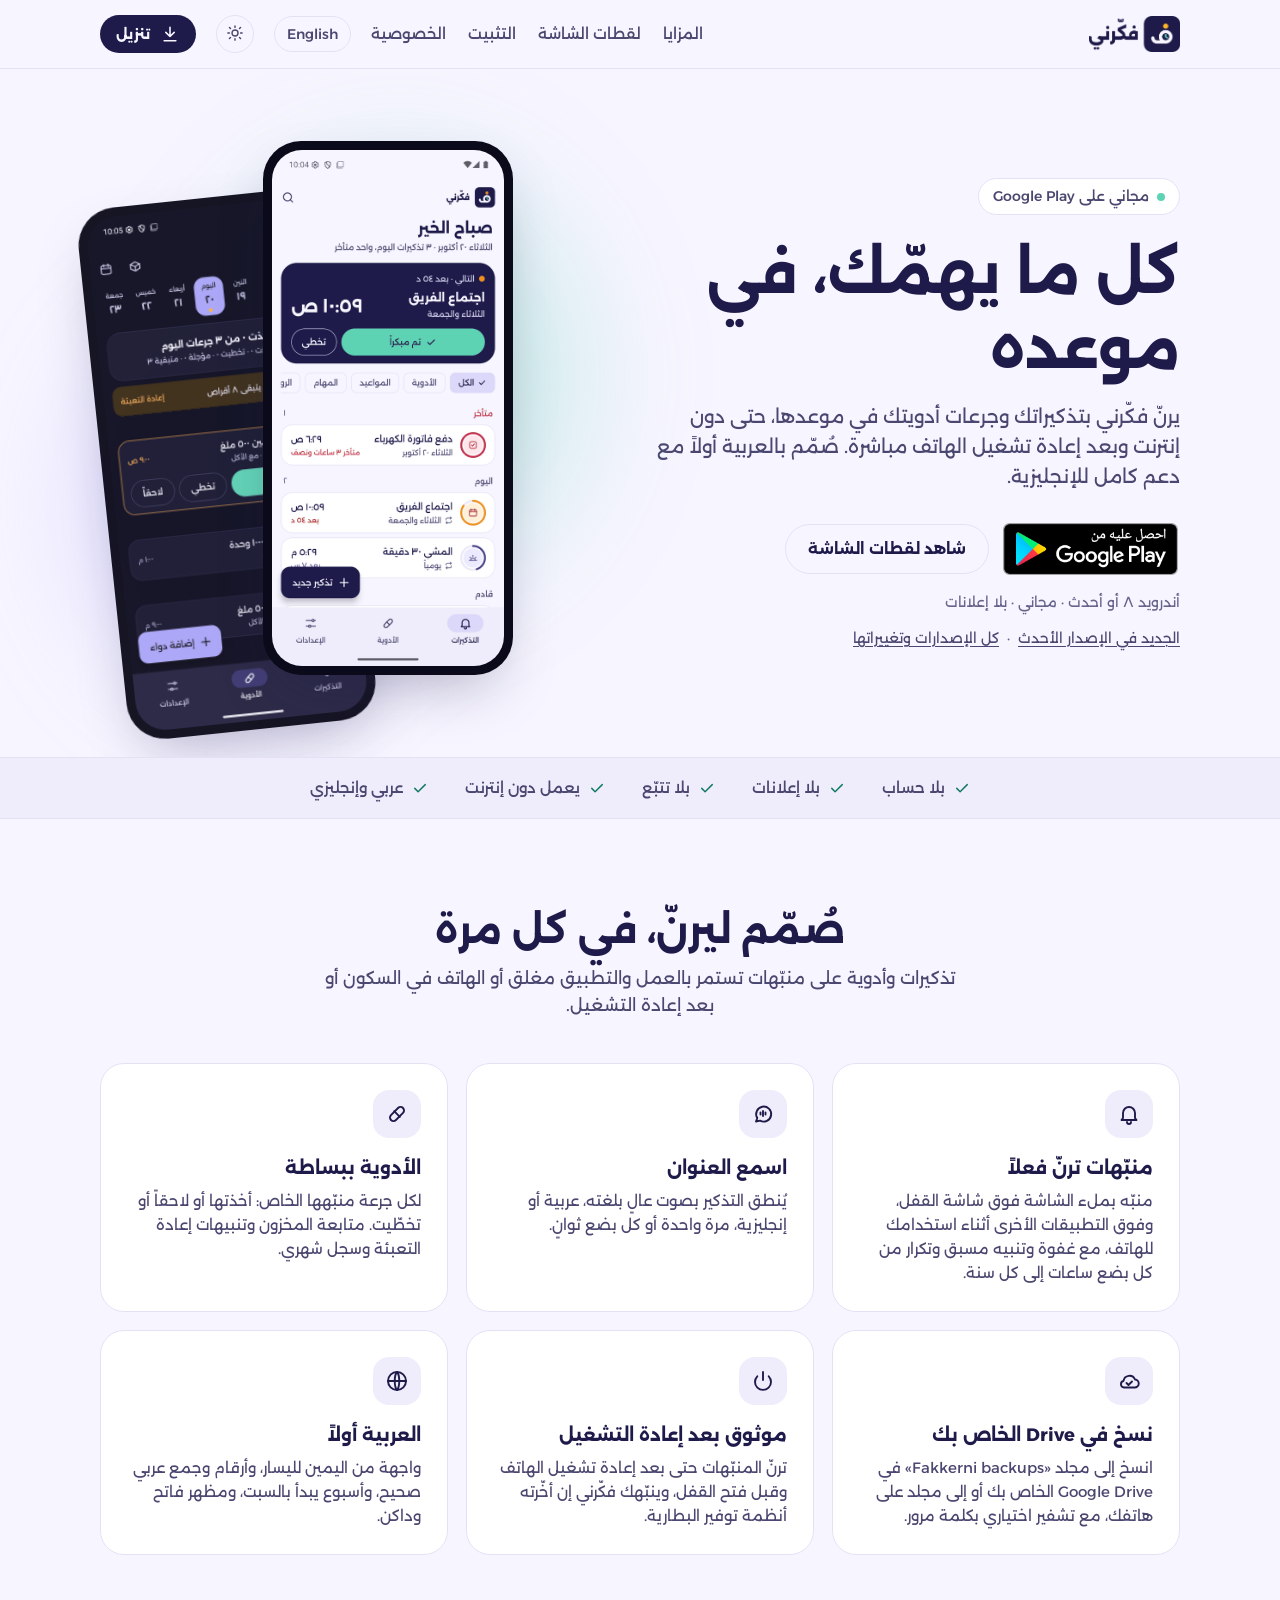
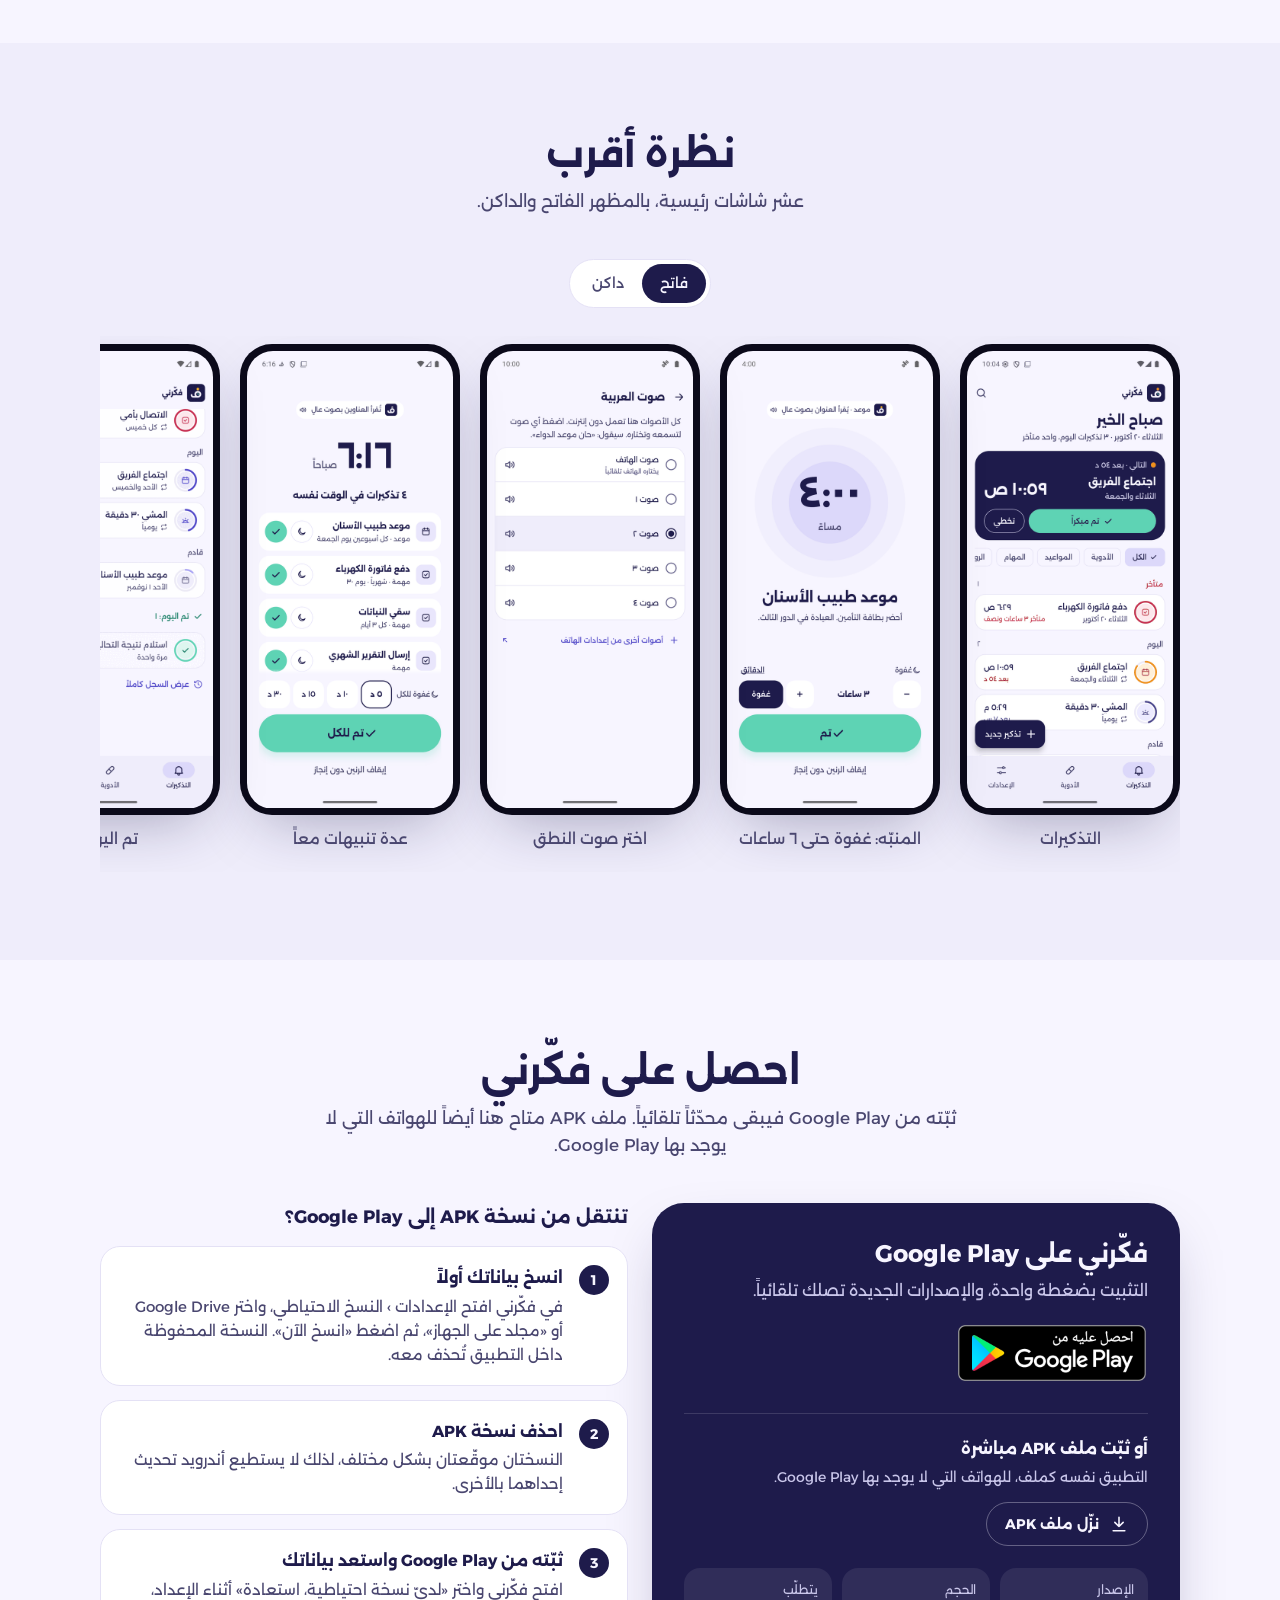
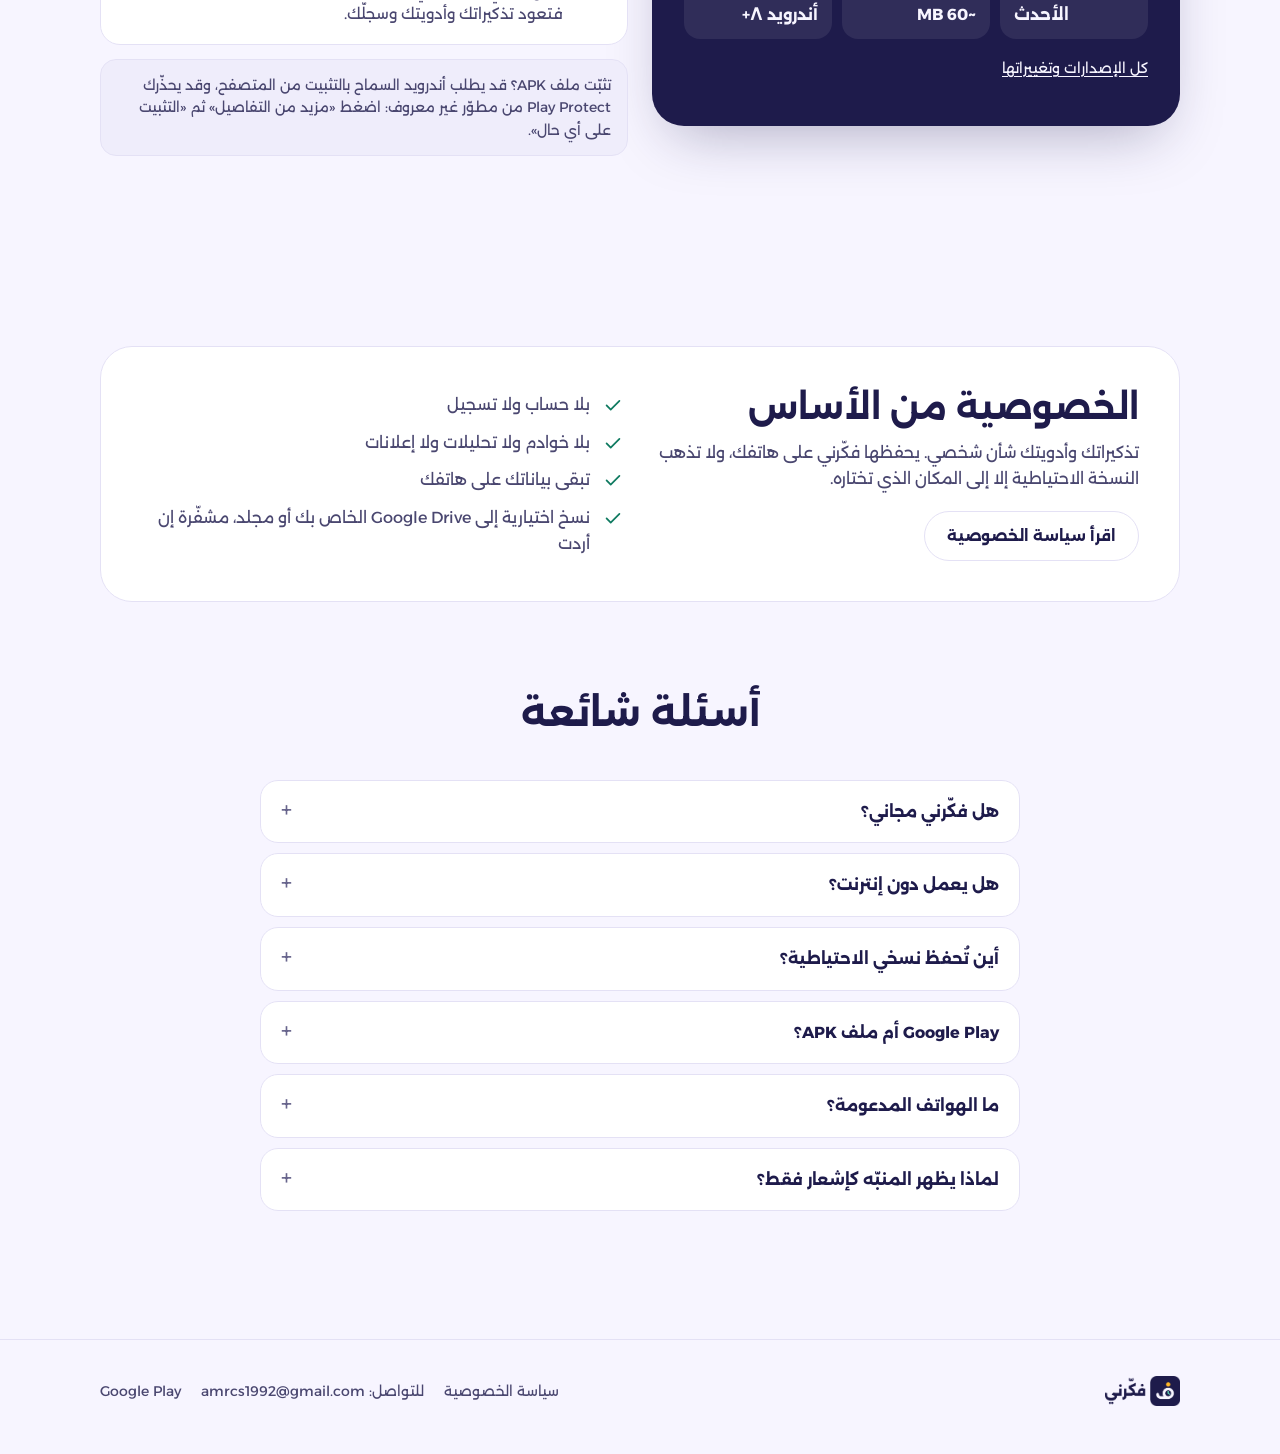
==== commit 44ffc0f7: "feat: Google Play is the main way to install The app is live on Google Play, so the hero, top bar an" ====
--- a/ar/index.html
+++ b/ar/index.html
@@ -25,7 +25,7 @@
       <nav class="links" aria-label="Sections"><a href="#features">المزايا</a><a href="#screenshots">لقطات الشاشة</a><a href="#install">التثبيت</a><a href="#privacy">الخصوصية</a></nav>
       <a class="lang-switch" href="../" hreflang="en">English</a>
       <button type="button" class="theme-toggle" aria-label="التبديل بين الفاتح والداكن" title="التبديل بين الفاتح والداكن"><span class="sun"><svg viewBox="0 0 24 24" fill="none" stroke="currentColor" stroke-width="1.9" stroke-linecap="round" stroke-linejoin="round" aria-hidden="true"><circle cx="12" cy="12" r="4"/><path d="M12 2.5v2M12 19.5v2M4.6 4.6 6 6M18 18l1.4 1.4M2.5 12h2M19.5 12h2M4.6 19.4 6 18M18 6l1.4-1.4"/></svg></span><span class="moon"><svg viewBox="0 0 24 24" fill="none" stroke="currentColor" stroke-width="1.9" stroke-linecap="round" stroke-linejoin="round" aria-hidden="true"><path d="M20 14.5A8 8 0 1 1 9.5 4a6.5 6.5 0 0 0 10.5 10.5z"/></svg></span></button>
-      <a class="btn btn-primary btn-sm" href="https://github.com/amrcs92/fakkerni-site/releases/latest/download/fakkerni.apk"><svg viewBox="0 0 24 24" fill="none" stroke="currentColor" stroke-width="1.9" stroke-linecap="round" stroke-linejoin="round" aria-hidden="true"><path d="M12 4v11M7 10l5 5 5-5M5 20h14"/></svg>تنزيل</a>
+      <a class="btn btn-primary btn-sm" href="https://play.google.com/store/apps/details?id=com.amrcs92.fakkerni&amp;hl=ar"><svg viewBox="0 0 24 24" fill="none" stroke="currentColor" stroke-width="1.9" stroke-linecap="round" stroke-linejoin="round" aria-hidden="true"><path d="M12 4v11M7 10l5 5 5-5M5 20h14"/></svg>تنزيل</a>
     </div>
   </header>
 
@@ -33,14 +33,14 @@
     <section class="hero">
       <div class="container">
         <div>
-          <span class="eyebrow"><span class="dot"></span>مجاني لأندرويد · قيد الاختبار</span>
+          <span class="eyebrow"><span class="dot"></span>مجاني على Google Play</span>
           <h1>كل ما يهمّك، في موعده</h1>
           <p class="lead">يرنّ فكّرني بتذكيراتك وجرعات أدويتك في موعدها، حتى دون إنترنت وبعد إعادة تشغيل الهاتف مباشرة. صُمّم بالعربية أولاً مع دعم كامل للإنجليزية.</p>
           <div class="cta">
-            <a class="btn btn-primary" href="https://github.com/amrcs92/fakkerni-site/releases/latest/download/fakkerni.apk"><svg viewBox="0 0 24 24" fill="none" stroke="currentColor" stroke-width="1.9" stroke-linecap="round" stroke-linejoin="round" aria-hidden="true"><path d="M12 4v11M7 10l5 5 5-5M5 20h14"/></svg>نزّل لأندرويد</a>
+            <a class="play-badge" href="https://play.google.com/store/apps/details?id=com.amrcs92.fakkerni&amp;hl=ar"><img src="../assets/google-play-ar.png" alt="احصل عليه من Google Play" width="564" height="168"></a>
             <a class="btn btn-ghost" href="#screenshots">شاهد لقطات الشاشة</a>
           </div>
-          <p class="meta">أندرويد ٨ أو أحدث · مجاني · نحو ٦٠ ميغابايت</p>
+          <p class="meta">أندرويد ٨ أو أحدث · مجاني · بلا إعلانات</p>
           <p class="release-line"><a href="#whats-new">الجديد في الإصدار <span class="rel-v" dir="ltr">الأحدث</span></a><span aria-hidden="true">·</span><a href="https://github.com/amrcs92/fakkerni-site/releases">كل الإصدارات وتغييراتها</a></p>
         </div>
         <div class="phones" aria-hidden="true">
@@ -72,12 +72,16 @@
 
     <section class="block" id="install">
       <div class="container">
-        <div class="section-head" data-reveal><h2>ثبّته في دقيقة</h2><p>فكّرني غير متاح على Google Play بعد. نزّل ملف APK وثبّته مباشرة.</p></div>
+        <div class="section-head" data-reveal><h2>احصل على فكّرني</h2><p>ثبّته من Google Play فيبقى محدّثاً تلقائياً. ملف APK متاح هنا أيضاً للهواتف التي لا يوجد بها Google Play.</p></div>
         <div class="install">
           <div class="download-card" data-reveal>
-            <h3>فكّرني لأندرويد</h3>
-            <p>أحدث إصدار، جاهز للتثبيت.</p>
-            <a class="btn btn-primary" href="https://github.com/amrcs92/fakkerni-site/releases/latest/download/fakkerni.apk"><svg viewBox="0 0 24 24" fill="none" stroke="currentColor" stroke-width="1.9" stroke-linecap="round" stroke-linejoin="round" aria-hidden="true"><path d="M12 4v11M7 10l5 5 5-5M5 20h14"/></svg>نزّل لأندرويد</a>
+            <h3>فكّرني على Google Play</h3>
+            <p>التثبيت بضغطة واحدة، والإصدارات الجديدة تصلك تلقائياً.</p>
+            <a class="play-badge" href="https://play.google.com/store/apps/details?id=com.amrcs92.fakkerni&amp;hl=ar"><img src="../assets/google-play-ar.png" alt="احصل عليه من Google Play" width="564" height="168"></a>
+            <div class="apk-alt">
+            <h4>أو ثبّت ملف APK مباشرة</h4>
+            <p>التطبيق نفسه كملف، للهواتف التي لا يوجد بها Google Play.</p>
+            <a class="btn btn-apk" href="https://github.com/amrcs92/fakkerni-site/releases/latest/download/fakkerni.apk"><svg viewBox="0 0 24 24" fill="none" stroke="currentColor" stroke-width="1.9" stroke-linecap="round" stroke-linejoin="round" aria-hidden="true"><path d="M12 4v11M7 10l5 5 5-5M5 20h14"/></svg>نزّل ملف APK</a>
             <dl class="facts">
               <div><dt>الإصدار</dt><dd id="rel-version" dir="ltr">الأحدث</dd></div>
               <div><dt>الحجم</dt><dd id="rel-size">~60 MB</dd></div>
@@ -89,10 +93,12 @@
             </div>
             <p class="all-versions"><a href="https://github.com/amrcs92/fakkerni-site/releases">كل الإصدارات وتغييراتها</a></p>
             <p class="checksum" id="rel-sha-wrap" hidden>SHA-256: <code id="rel-sha"></code></p>
+            </div>
           </div>
           <div>
-            <ol class="steps"><li data-reveal><h4>نزّل ملف APK</h4><p>اضغط «تنزيل» على هاتفك الأندرويد. اسم الملف fakkerni.apk.</p></li><li data-reveal><h4>اسمح بالتثبيت</h4><p>افتح الملف. إذا طلب أندرويد ذلك، اسمح بتثبيت التطبيقات من المتصفح أو مدير الملفات.</p></li><li data-reveal><h4>افتح فكّرني</h4><p>اتبع الإعداد القصير: اللغة والإشعارات وأذونات المنبّه. فعّل «عرض المنبّه فوق التطبيقات» ليظهر المنبّه بملء الشاشة حتى أثناء استخدامك للهاتف. لديك نسخة احتياطية؟ اختر «لديّ نسخة احتياطية، استعادة».</p></li></ol>
-            <p class="note" data-reveal>قد يحذّرك Google Play Protect من أن التطبيق من مطوّر غير معروف، لأن فكّرني غير متاح على Google Play بعد. اضغط «مزيد من التفاصيل» ثم «التثبيت على أي حال».</p>
+            <h3 class="steps-h" data-reveal>تنتقل من نسخة APK إلى Google Play؟</h3>
+            <ol class="steps"><li data-reveal><h4>انسخ بياناتك أولاً</h4><p>في فكّرني افتح الإعدادات › النسخ الاحتياطي، واختر Google Drive أو «مجلد على الجهاز»، ثم اضغط «انسخ الآن». النسخة المحفوظة داخل التطبيق تُحذف معه.</p></li><li data-reveal><h4>احذف نسخة APK</h4><p>النسختان موقّعتان بشكل مختلف، لذلك لا يستطيع أندرويد تحديث إحداهما بالأخرى.</p></li><li data-reveal><h4>ثبّته من Google Play واستعد بياناتك</h4><p>افتح فكّرني واختر «لديّ نسخة احتياطية، استعادة» أثناء الإعداد، فتعود تذكيراتك وأدويتك وسجلّك.</p></li></ol>
+            <p class="note" data-reveal>تثبّت ملف APK؟ قد يطلب أندرويد السماح بالتثبيت من المتصفح، وقد يحذّرك Play Protect من مطوّر غير معروف: اضغط «مزيد من التفاصيل» ثم «التثبيت على أي حال».</p>
           </div>
         </div>
       </div>
@@ -114,7 +120,7 @@
     <section class="block" style="padding-top: 0">
       <div class="container">
         <div class="section-head" data-reveal><h2>أسئلة شائعة</h2></div>
-        <div class="faq"><details data-reveal><summary>هل فكّرني مجاني؟</summary><p>نعم. بلا إعلانات ولا اشتراكات ولا مشتريات داخل التطبيق.</p></details><details data-reveal><summary>هل يعمل دون إنترنت؟</summary><p>نعم. تعمل المنبّهات والتذكيرات والأدوية دون إنترنت بالكامل. يُستخدم الإنترنت فقط عند النسخ إلى Google Drive.</p></details><details data-reveal><summary>أين تُحفظ نسخي الاحتياطية؟</summary><p>حيث تختار: مجلد «Fakkerni backups» في Google Drive الخاص بك، أو مجلد على هاتفك، أو داخل التطبيق. ويمكنك تشفيرها بكلمة مرور.</p></details><details data-reveal><summary>لماذا ليس على Google Play؟</summary><p>فكّرني ما زال قيد الاختبار وسيصل إلى Google Play لاحقاً؛ وحتى ذلك الحين يمكنك تثبيت ملف APK من هذه الصفحة.</p></details><details data-reveal><summary>ما الهواتف المدعومة؟</summary><p>أندرويد ٨ أو أحدث. بعض الشركات تقيّد التطبيقات في الخلفية، ويوضّح إعداد فكّرني كيف تُبقي المنبّهات في موعدها على هاتفك.</p></details><details data-reveal><summary>لماذا يظهر المنبّه كإشعار فقط؟</summary><p>أثناء استخدامك للهاتف، يعرض أندرويد المنبّهات كإشعار ما لم يُسمح للتطبيق بالظهور فوق التطبيقات الأخرى. فعّل في فكّرني: الإعدادات › الأذونات › «عرض المنبّه فوق التطبيقات»، ليظهر المنبّه بملء الشاشة.</p></details></div>
+        <div class="faq"><details data-reveal><summary>هل فكّرني مجاني؟</summary><p>نعم. بلا إعلانات ولا اشتراكات ولا مشتريات داخل التطبيق.</p></details><details data-reveal><summary>هل يعمل دون إنترنت؟</summary><p>نعم. تعمل المنبّهات والتذكيرات والأدوية دون إنترنت بالكامل. يُستخدم الإنترنت فقط عند النسخ إلى Google Drive.</p></details><details data-reveal><summary>أين تُحفظ نسخي الاحتياطية؟</summary><p>حيث تختار: مجلد «Fakkerni backups» في Google Drive الخاص بك، أو مجلد على هاتفك، أو داخل التطبيق. ويمكنك تشفيرها بكلمة مرور.</p></details><details data-reveal><summary>Google Play أم ملف APK؟</summary><p>Google Play إن كان على هاتفك: التثبيت بضغطة واحدة ويبقى فكّرني محدّثاً. ملف APK هو التطبيق نفسه للهواتف التي لا يوجد بها Google Play. تنتقل من APK إلى Google Play؟ انسخ بياناتك أولاً كما في قسم التثبيت.</p></details><details data-reveal><summary>ما الهواتف المدعومة؟</summary><p>أندرويد ٨ أو أحدث. بعض الشركات تقيّد التطبيقات في الخلفية، ويوضّح إعداد فكّرني كيف تُبقي المنبّهات في موعدها على هاتفك.</p></details><details data-reveal><summary>لماذا يظهر المنبّه كإشعار فقط؟</summary><p>أثناء استخدامك للهاتف، يعرض أندرويد المنبّهات كإشعار ما لم يُسمح للتطبيق بالظهور فوق التطبيقات الأخرى. فعّل في فكّرني: الإعدادات › الأذونات › «عرض المنبّه فوق التطبيقات»، ليظهر المنبّه بملء الشاشة.</p></details></div>
       </div>
     </section>
   </main>
@@ -124,7 +130,7 @@
       <nav>
         <a href="privacy.html">سياسة الخصوصية</a>
         <a href="mailto:amrcs1992@gmail.com">للتواصل: amrcs1992@gmail.com</a>
-        <a href="https://github.com/amrcs92/fakkerni-site/releases/latest/download/fakkerni.apk">تنزيل</a>
+        <a href="https://play.google.com/store/apps/details?id=com.amrcs92.fakkerni&amp;hl=ar">Google Play</a>
       </nav>
     </div>
   </footer>
--- a/style.css
+++ b/style.css
@@ -298,6 +298,25 @@
 .download-card .all-versions { margin: 0 0 14px; font-size: 14px; }
 .download-card .all-versions a { color: var(--hero-ink); text-decoration: underline; text-underline-offset: 3px; }
 
+/* ── Google Play ─────────────────────────────────────── */
+/* The official badge (Google's artwork, transparent padding trimmed), with its clear space kept by
+   the margin. The APK sits under it in the download card as the second way to install. */
+.play-badge { display: inline-flex; border-radius: 10px; margin: 2px; transition: transform var(--t-hover) var(--ease-out), box-shadow var(--t-hover) var(--ease-out); }
+.play-badge img { height: 52px; width: auto; }
+.download-card .play-badge img { height: 56px; }
+.apk-alt { margin-top: 24px; padding-top: 22px; border-top: 1px solid rgba(247, 245, 255, 0.14); }
+.apk-alt h4 { margin: 0 0 4px; font-size: 16px; }
+.apk-alt > p { color: var(--hero-ink2); margin: 0 0 14px; font-size: 14px; }
+.btn-apk { border: 1px solid rgba(247, 245, 255, 0.32); color: var(--hero-ink); padding: 10px 18px; font-size: 14px; }
+.steps-h { margin: 0 0 14px; font-size: 18px; }
+@media (hover: hover) and (pointer: fine) {
+  .play-badge:hover { transform: translateY(var(--lift-sm)); box-shadow: var(--card-shadow); }
+  .btn-apk:hover { border-color: rgba(247, 245, 255, 0.6); background-color: rgba(247, 245, 255, 0.06); }
+}
+@media (hover: none) {
+  .play-badge:active { scale: var(--press); }
+}
+
 /* ── Motion ──────────────────────────────────────────── */
 /* Hover and press states run on every device; anything that travels or loops sits behind
    prefers-reduced-motion. Entrances and reveals move on `translate`, hover on `transform`,
